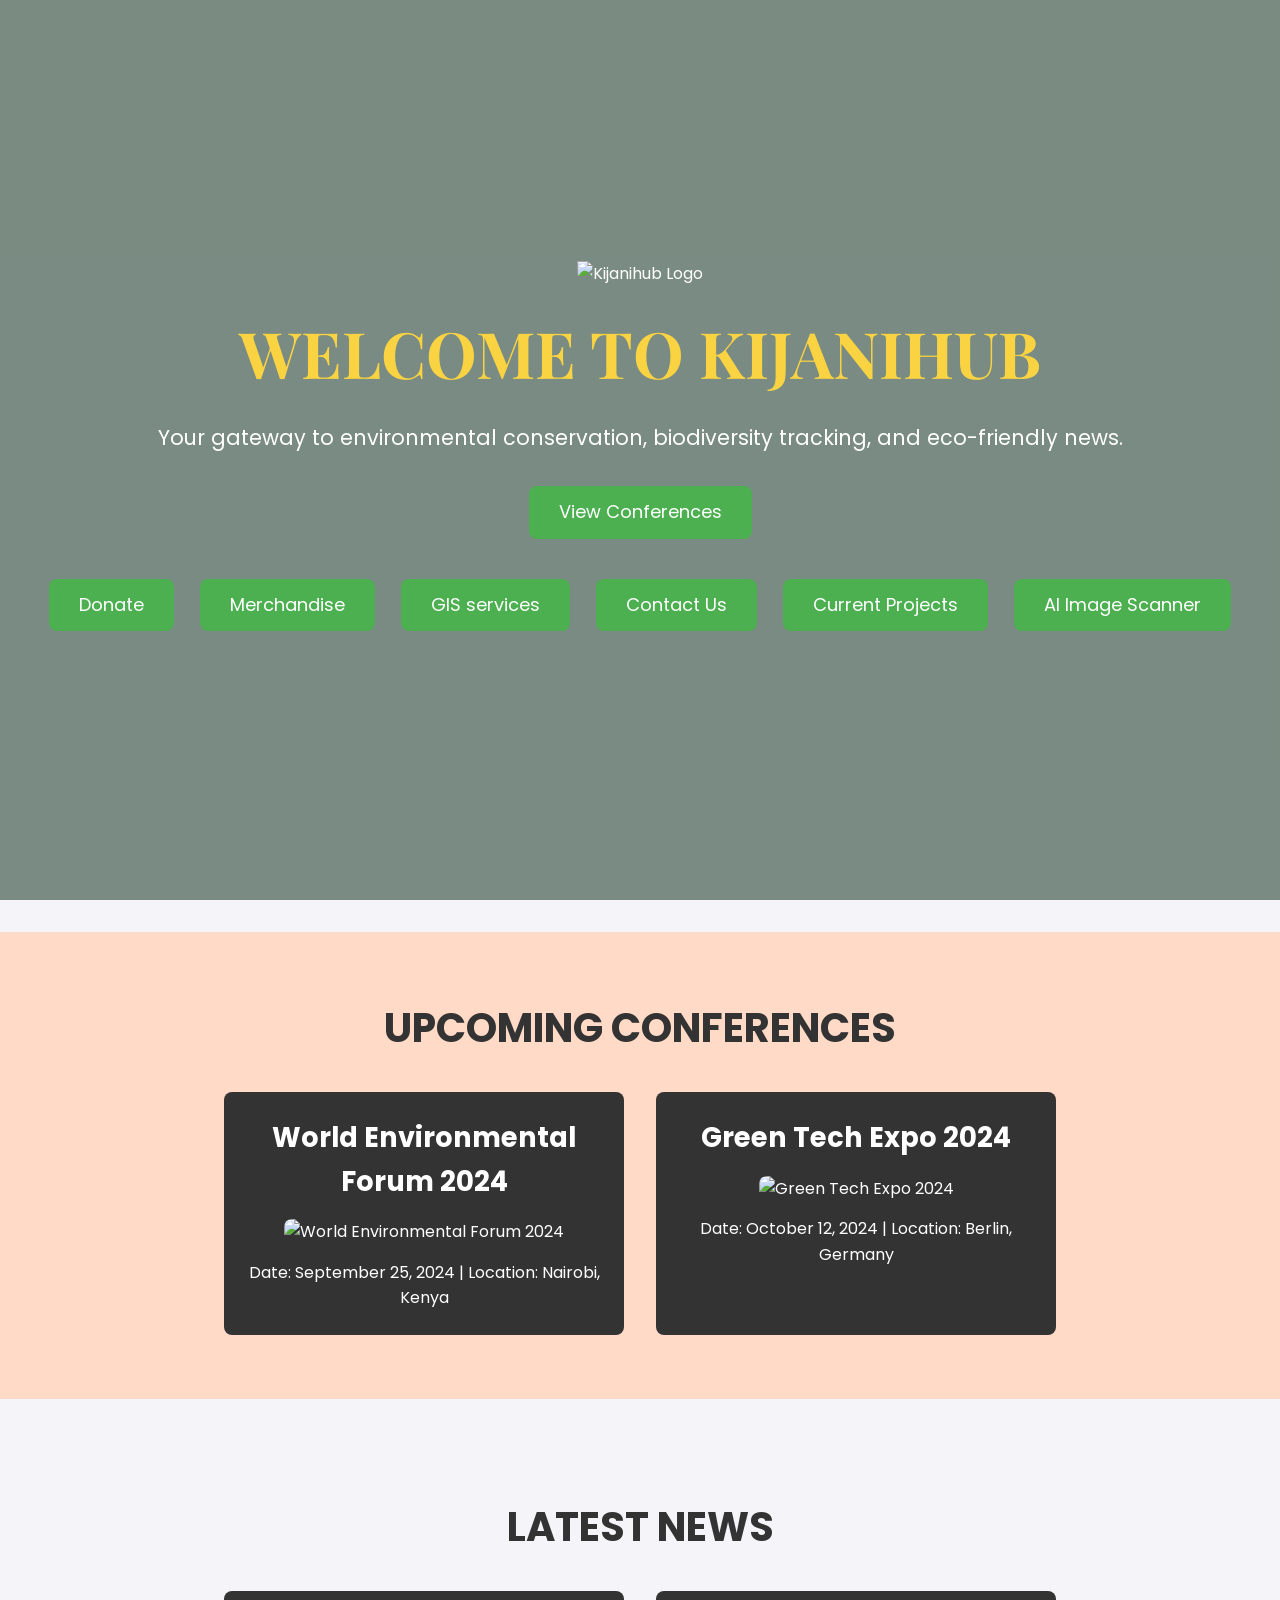
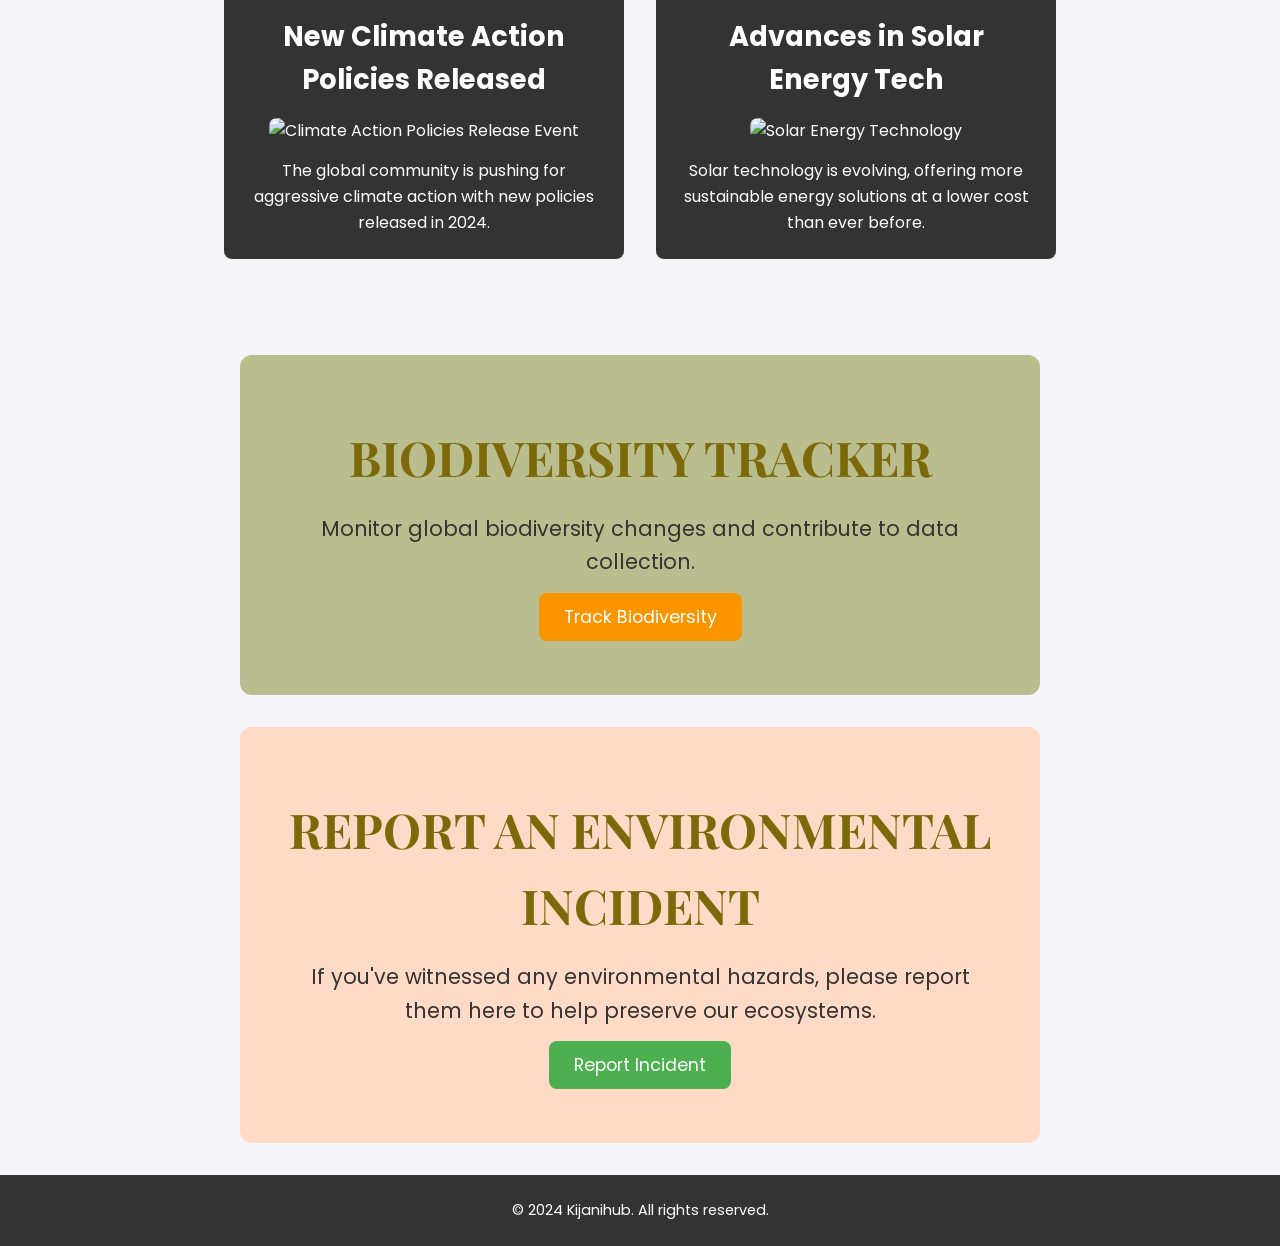
==== index.html @ 4eb0fe4b "First Commit" ====
<!DOCTYPE html>
<html lang="en">

<head>
    <meta charset="UTF-8">
    <meta name="viewport" content="width=device-width, initial-scale=1.0">
    <meta http-equiv="X-UA-Compatible" content="ie=edge">
    <title>Kijanihub - Environmental Website</title>
    <meta name="description" content="Kijanihub - Your gateway to environmental conservation, biodiversity tracking, and eco-friendly news.">
    <meta name="keywords" content="environment, conservation, biodiversity, eco-friendly, Kijanihub">
    <link rel="stylesheet" href="styles.css">
    <link href="https://fonts.googleapis.com/css2?family=Poppins:wght@400;600&family=Playfair+Display:wght@700&display=swap" rel="stylesheet">
</head>

       
    </style>
</head>

<body>

    <!-- Hero Section -->
    <section id="home" class="hero-section">
        <div class="logo">
            <img src="https://i.ibb.co/KLhv9w0/Kijani-Hub.jpg"  alt="Kijanihub Logo">
        </div>
        <h1>Welcome to Kijanihub</h1>
        <p>Your gateway to environmental conservation, biodiversity tracking, and eco-friendly news.</p>
        <a href="#conference-meetings" class="cta-button">View Conferences</a>
        
        <div class="hero-nav">
            <a href="donate.html" target="_blank" class="cta-button">Donate</a>
            <a href="merchendise.html" target="_blank" class="cta-button">Merchandise</a>
            <a href="GIS SERVICES.html" target="_blank" class="cta-button">GIS services</a>
            <a href="#">Contact Us</a>
            <a href="#">Current Projects</a>
            <a href="#">AI Image Scanner</a>
        </div>
    </section>

    <!-- Conference Meetings Section -->
    <section id="conference-meetings" class="section-background">
        <h2>Upcoming Conferences</h2>
        <div class="conference-list">
            <div class="conference-item">
                <h3>World Environmental Forum 2024</h3>
                <img src="https://i.ibb.co/4s2gcVq/Screenshot-2024-02-08-at-11-46-19.jpg" alt="World Environmental Forum 2024">
                <p>Date: September 25, 2024 | Location: Nairobi, Kenya</p>
            </div>
            <div class="conference-item">
                <h3>Green Tech Expo 2024</h3>
                <img src="https://i.ibb.co/1fp6shp/cropped-S-111411279.jpg" alt="Green Tech Expo 2024">
                <p>Date: October 12, 2024 | Location: Berlin, Germany</p>
            </div>
        </div>
    </section>

    <!-- News Section -->
    <section id="news">
        <h2>Latest News</h2>
        <div class="news-list">
            <div class="news-item">
                <h3>New Climate Action Policies Released</h3>
                <img src="https://i.ibb.co/wcmb0Js/DSC01733.jpg" alt="Climate Action Policies Release Event">
                <p>The global community is pushing for aggressive climate action with new policies released in 2024.</p>
            </div>
            <div class="news-item">
                <h3>Advances in Solar Energy Tech</h3>
                <img src="https://i.ibb.co/Msy9tKd/download.jpg" alt="Solar Energy Technology">
                <p>Solar technology is evolving, offering more sustainable energy solutions at a lower cost than ever before.</p>
            </div>
        </div>
    </section>

    <!-- Biodiversity Tracker Section -->
<section id="biodiversity-tracker">
    <h2>Biodiversity Tracker</h2>
    <p>Monitor global biodiversity changes and contribute to data collection.</p>
    <a href="https://forms.gle/snhxbjRUFzx4E7bM7" target="_blank" class="cta-button">Track Biodiversity</a>
</section>

<!-- Reporting Environmental Incidents Section -->
<section id="reporting-incidents">
    <h2>Report an Environmental Incident</h2>
    <p>If you've witnessed any environmental hazards, please report them here to help preserve our ecosystems.</p>
    <a href="https://forms.gle/JWf2Jecyd7TkKAXUA" target="_blank" class="cta-button">Report Incident</a>
</section>

    <!-- Footer -->
    <footer>
        <p>&copy; 2024 Kijanihub. All rights reserved.</p>
    </footer>
</body>

</html>
---- styles.css ----
/* Basic Reset */
* {
    margin: 0;
    padding: 0;
    box-sizing: border-box;
}

body {
    font-family: 'Poppins', sans-serif;
    line-height: 1.6;
    color: #333;
    background-color: #f4f4f9;
}

a {
    text-decoration: none;
    color: inherit;
}
 /* Basic Reset */
 * {
    margin: 0;
    padding: 0;
    box-sizing: border-box;
}

body {
    font-family: 'Poppins', sans-serif;
    line-height: 1.6;
    color: #333;
    background-color: #f4f4f9;
    overflow-x: hidden;
}

a {
    text-decoration: none;
    color: inherit;
}

/* Smooth Scroll */
html {
    scroll-behavior: smooth;
}

/* Hero Section with Parallax Effect */
.hero-section {
    background: url('https://i.ibb.co/Rz3Gx1C/Earth-rotation.gif') no-repeat center center/cover;
    height: 100vh;
    display: flex;
    flex-direction: column;
    justify-content: center;
    align-items: center;
    color: #fff;
    position: relative;
    text-align: center;
    z-index: 1;
}

.hero-section::before {
    content: '';
    position: absolute;
    top: 0;
    left: 0;
    width: 100%;
    height: 100%;
    background-color: rgba(1, 37, 12, 0.5);
    z-index: -1;
}

.hero-section .logo {
    margin-bottom: 1rem;
}

.hero-section .logo img {
    max-width: 180px;
}

.hero-section h1 {
    font-size: 4rem;
    font-family: 'Playfair Display', serif;
    text-transform: uppercase;
    color: #f9d342;
    margin-bottom: 1rem;
    animation: fadeInDown 2s ease-in-out;
}

.hero-section p {
    font-size: 1.3rem;
    margin-bottom: 1.5rem;
    animation: fadeInUp 2.5s ease-in-out;
}

.cta-button,
.hero-nav a {
    padding: 12px 30px;
    background-color: #4CAF50;
    color: white;
    font-size: 18px;
    border-radius: 8px;
    text-decoration: none;
    transition: background-color 0.3s ease;
    margin: 0.5rem;
}

.cta-button:hover,
.hero-nav a:hover {
    background-color: #388e3c;
}

/* Hero Navigation */
.hero-nav {
    display: flex;
    justify-content: center;
    flex-wrap: wrap;
    gap: 10px;
    margin-top: 1.5rem;
}

/* Keyframes */
@keyframes fadeInDown {
    0% {
        opacity: 0;
        transform: translateY(-50px);
    }

    100% {
        opacity: 1;
        transform: translateY(0);
    }
}

@keyframes fadeInUp {
    0% {
        opacity: 0;
        transform: translateY(50px);
    }

    100% {
        opacity: 1;
        transform: translateY(0);
    }
}

/* Section Styles */
section {
    padding: 4rem 2rem;
    text-align: center;
}

section h2 {
    font-size: 2.5rem;
    margin-bottom: 2rem;
    color: #333;
    text-transform: uppercase;
    position: relative;
    z-index: 1;
}

.section-background {
    background-color: #ffdac6;
    padding: 4rem 0;
}

.conference-list,
.news-list {
    display: flex;
    flex-wrap: wrap;
    justify-content: center;
    gap: 2rem;
}

.conference-item,
.news-item {
    background-color: #333;
    color: #fff;
    padding: 1.5rem;
    border-radius: 8px;
    width: 100%;
    max-width: 400px;
    transition: transform 0.3s ease, box-shadow 0.3s ease;
}

.conference-item:hover,
.news-item:hover {
    transform: translateY(-10px);
    box-shadow: 0 8px 20px rgba(0, 0, 0, 0.2);
}

.conference-item h3,
.news-item h3 {
    font-size: 1.7rem;
    margin-bottom: 1rem;
}

.conference-item img,
.news-item img {
    width: 100%;
    height: auto;
    border-radius: 8px;
    margin-bottom: 15px;
}

/* Section Buttons */
.section-btn {
    margin-top: 1rem;
    padding: 12px 30px;
    background-color: #fa9500;
    color: white;
    font-size: 18px;
    border-radius: 8px;
    text-decoration: none;
    transition: background-color 0.3s ease;
}

.section-btn:hover {
    background-color: #eb6424;
}

/* Footer */
footer {
    background-color: #333;
    color: white;
    padding: 1.5rem 0;
    text-align: center;
}

footer p {
    font-size: 0.9rem;
}

/* Responsive Adjustments */
@media (min-width: 768px) {
    .conference-list,
    .news-list {
        flex-direction: row;
    }

    .hero-section h1 {
        font-size: 5rem;
    }

    .cta-button {
        font-size: 20px;
    }
}
/* Hero Section */
.hero-section {
    background: url('https://i.ibb.co/Rz3Gx1C/Earth-rotation.gif') no-repeat center center/cover;
    height: 100vh;
    display: flex;
    flex-direction: column;
    justify-content: center;
    align-items: center;
    color: #fff;
    position: relative;
    text-align: center;
}

.hero-section .logo img {
    max-width: 180px;
}

.hero-section h1 {
    font-size: 4rem;
    color: #f9d342;
    margin-bottom: 1rem;
}

.cta-button {
    padding: 12px 30px;
    background-color: #4CAF50;
    color: white;
    font-size: 18px;
    border-radius: 8px;
    transition: background-color 0.3s ease;
    margin: 0.5rem;
}

.cta-button:hover {
    background-color: #388e3c;
}

/* Popup Overlay */
.popup-overlay {
    display: none;
    position: fixed;
    top: 0;
    left: 0;
    width: 100%;
    height: 100%;
    background-color: rgba(0, 0, 0, 0.7);
    z-index: 1000;
    justify-content: center;
    align-items: center;
}

/* Popup Content */
.popup-content {
    background-color: #ffdac6;
    color: #333;
    width: 90%;
    max-width: 400px;
    padding: 2rem;
    border-radius: 12px;
    text-align: center;
    animation: slideIn 0.4s ease-out;
}

.popup-buttons .consent-button {
    background-color: #fa9500;
    color: white;
    padding: 10px 20px;
    font-size: 1rem;
    border: none;
    border-radius: 8px;
    cursor: pointer;
    transition: background-color 0.3s ease;
}

.consent-button:hover {
    background-color: #eb6424;
}

@keyframes slideIn {
    from {
        transform: translateY(-50px);
        opacity: 0;
    }
    to {
        transform: translateY(0);
        opacity: 1;
    }
}

/* Biodiversity Tracker Section */
#biodiversity-tracker {
    background-color: #babd8d; /* Light olive */
    padding: 3rem 2rem;
    color: #333;
    text-align: center;
    border-radius: 12px;
    margin: 2rem auto;
    max-width: 800px;
}

#biodiversity-tracker h2 {
    font-size: 2.5rem;
    color: #7c6a0a; /* Darker olive */
    margin-bottom: 1rem;
    font-family: 'Playfair Display', serif;
}

#biodiversity-tracker p {
    font-size: 1.2rem;
    color: #333;
    margin-bottom: 1.5rem;
}

#biodiversity-tracker .cta-button {
    background-color: #fa9500; /* Orange */
    color: white;
    padding: 12px 25px;
    font-size: 1.1rem;
    border-radius: 8px;
    transition: background-color 0.3s ease;
}

#biodiversity-tracker .cta-button:hover {
    background-color: #eb6424; /* Darker orange */
}

/* Reporting Environmental Incidents Section */
#reporting-incidents {
    background-color: #ffdac6; /* Soft peach */
    padding: 3rem 2rem;
    color: #333;
    text-align: center;
    border-radius: 12px;
    margin: 2rem auto;
    max-width: 800px;
}

#reporting-incidents h2 {
    font-size: 2.5rem;
    color: #7c6a0a; /* Darker olive */
    margin-bottom: 1rem;
    font-family: 'Playfair Display', serif;
}

#reporting-incidents p {
    font-size: 1.2rem;
    color: #333;
    margin-bottom: 1.5rem;
}

#reporting-incidents .cta-button {
    background-color: #4CAF50; /* Green for environmental theme */
    color: white;
    padding: 12px 25px;
    font-size: 1.1rem;
    border-radius: 8px;
    transition: background-color 0.3s ease;
}

#reporting-incidents .cta-button:hover {
    background-color: #388e3c; /* Darker green */
}

/* Section Spacing and Alignment */
section {
    margin-bottom: 2rem;
}

/* Media Queries for Responsiveness */
@media (min-width: 768px) {
    #biodiversity-tracker, #reporting-incidents {
        padding: 4rem 3rem;
    }

    #biodiversity-tracker h2, #reporting-incidents h2 {
        font-size: 3rem;
    }

    #biodiversity-tracker p, #reporting-incidents p {
        font-size: 1.3rem;
    }
}
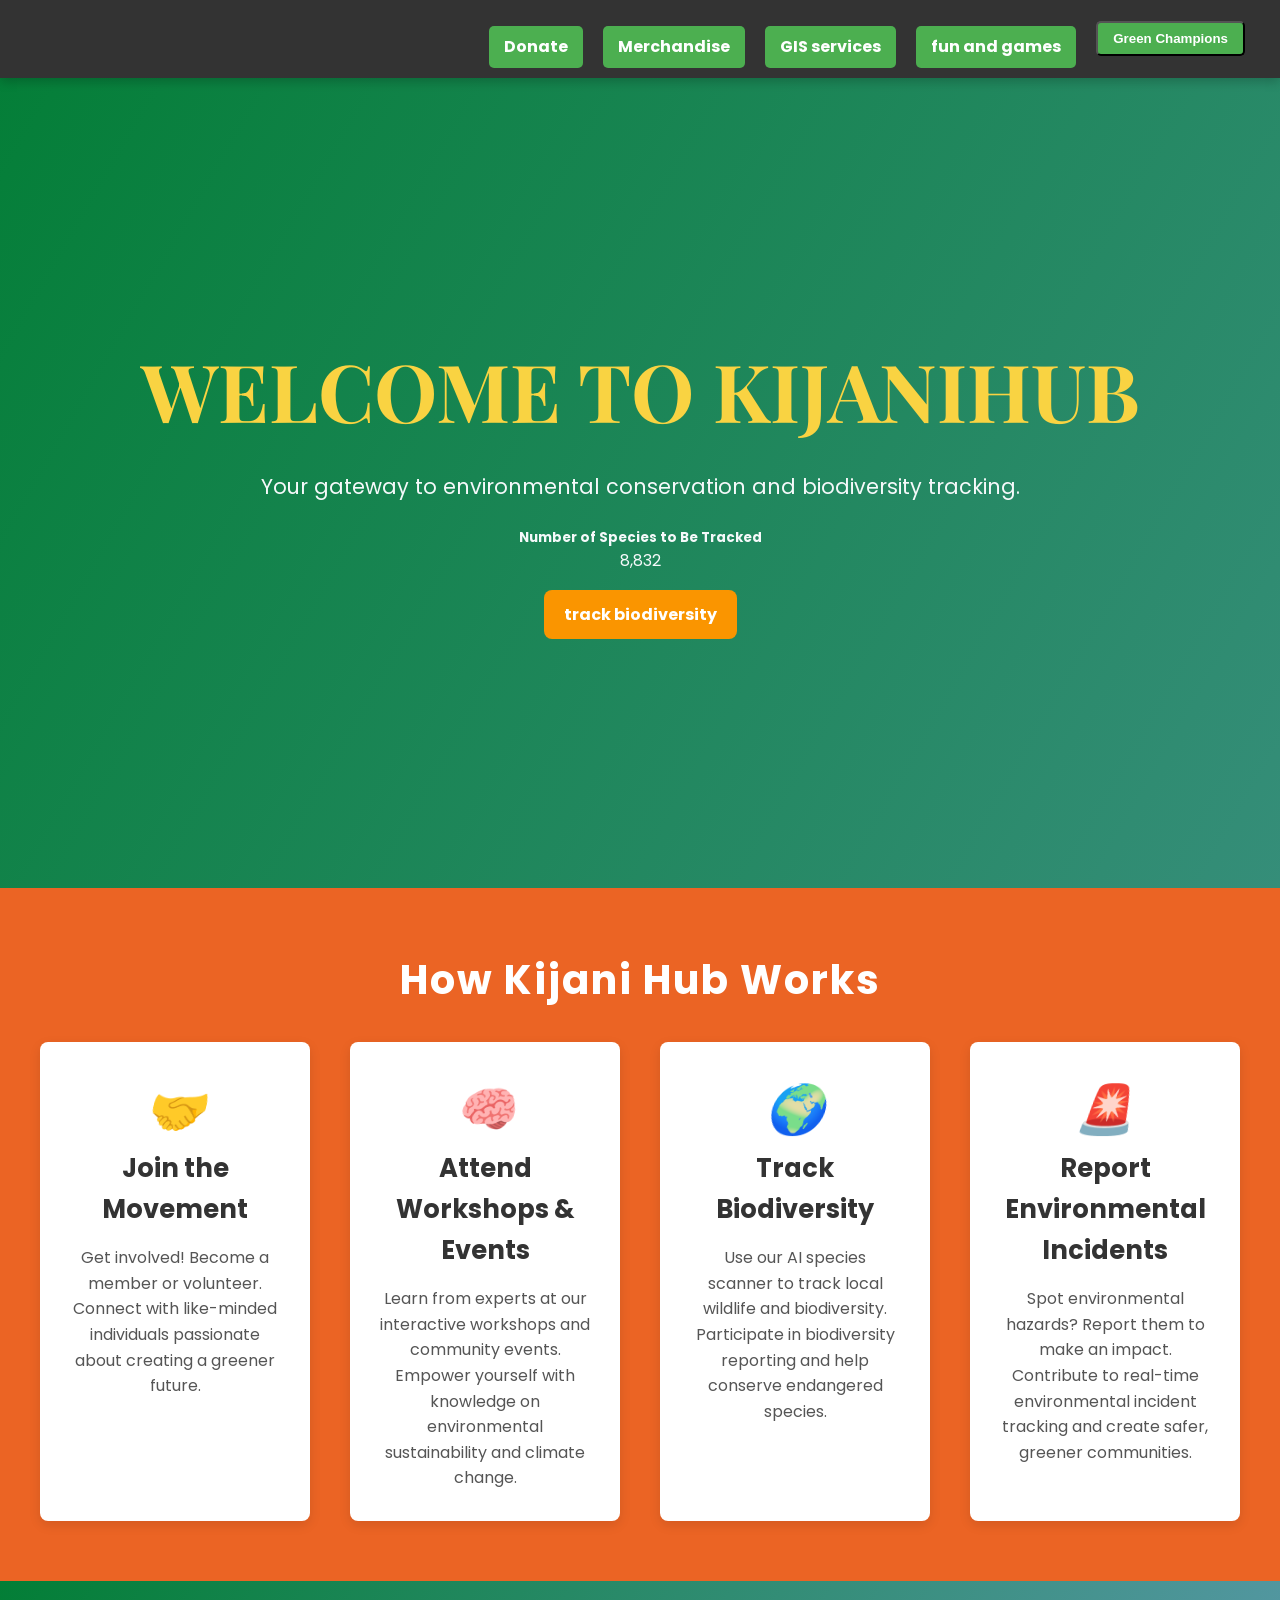
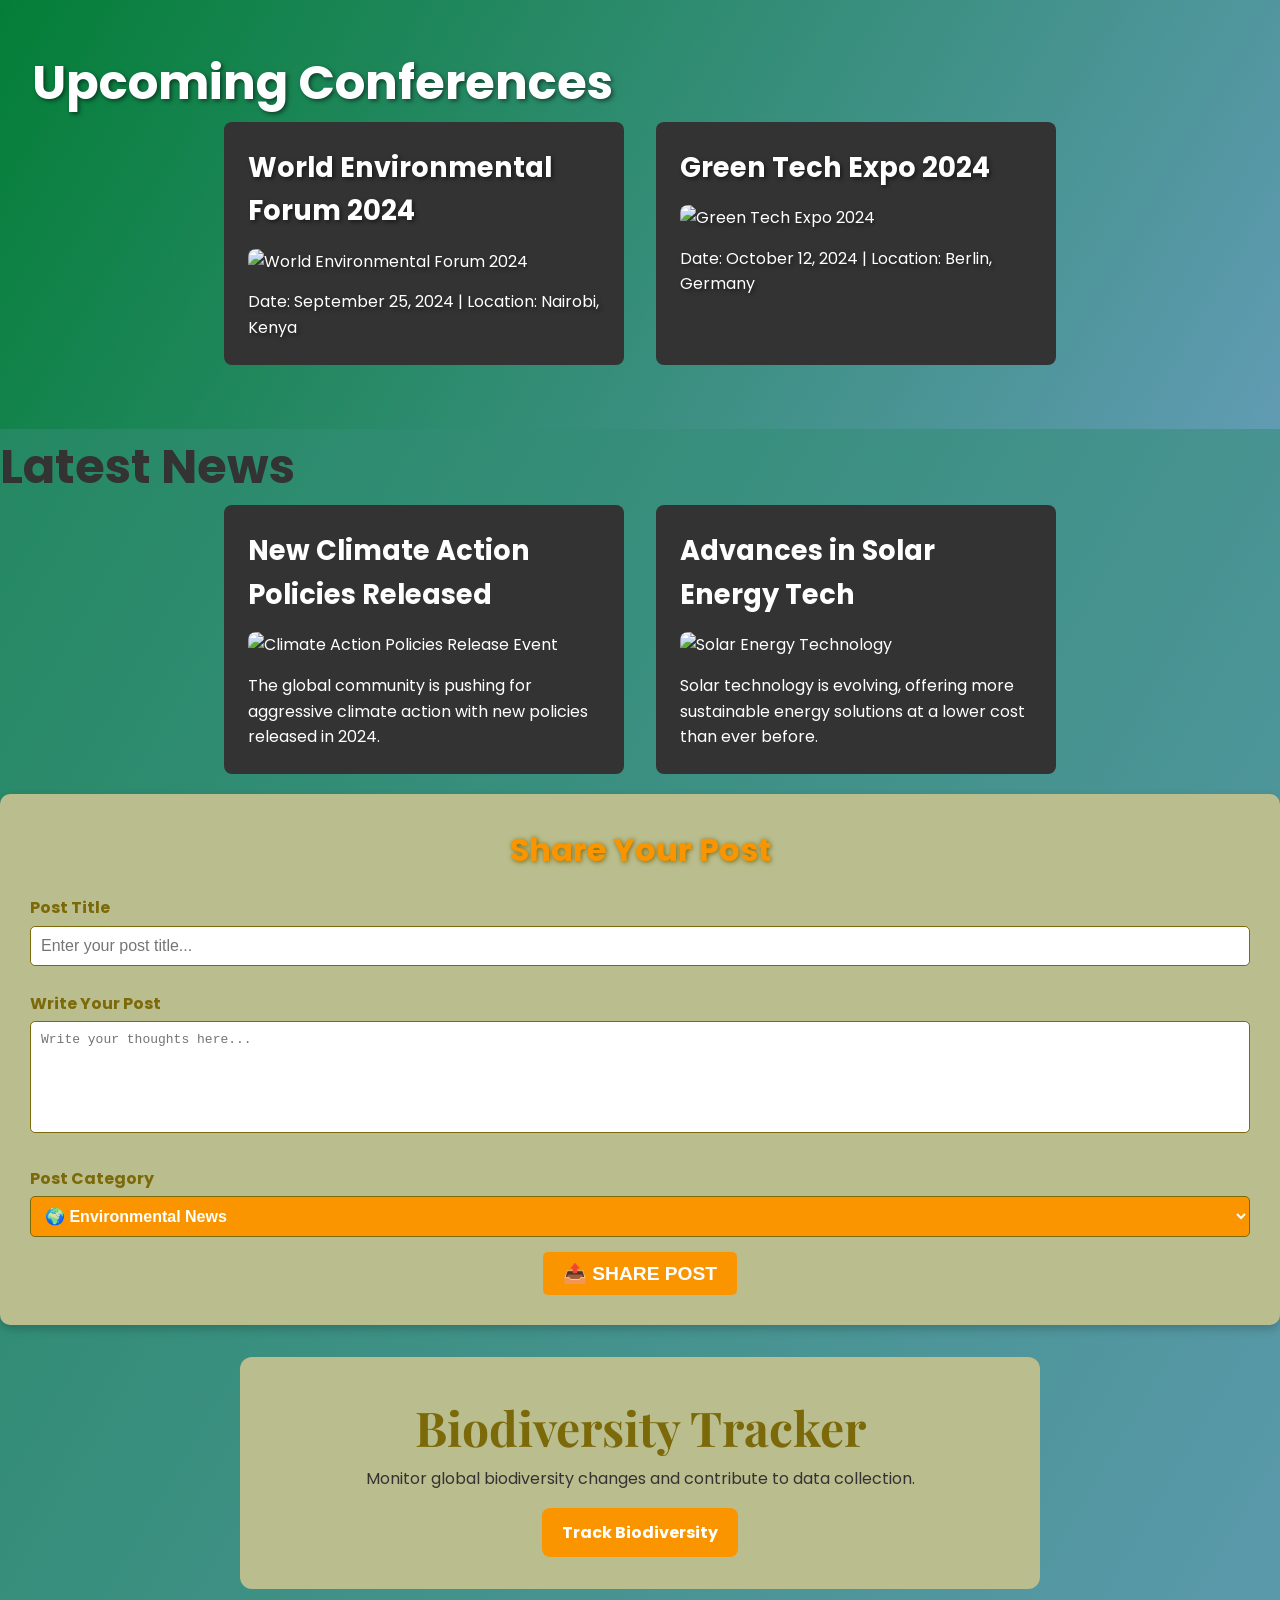
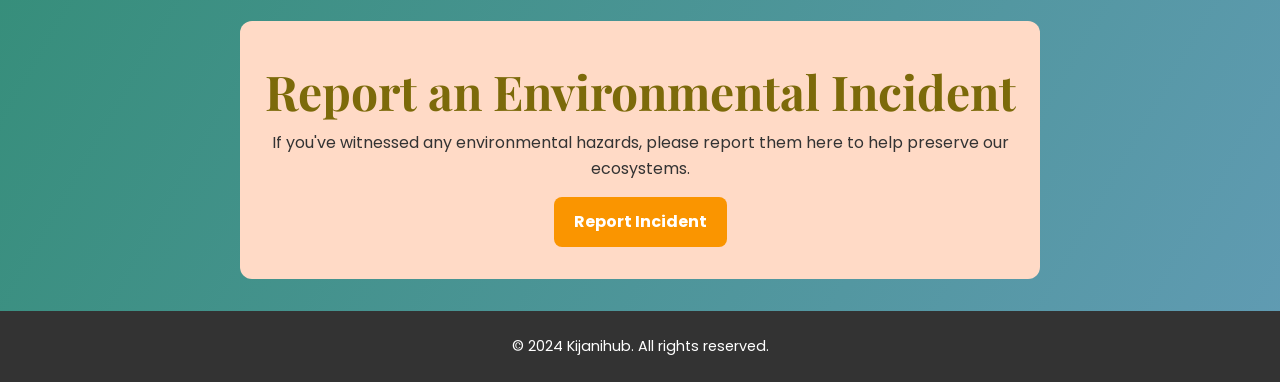
==== commit bab9a769: "Add files via upload" ====
--- a/index.html
+++ b/index.html
@@ -1,94 +1,389 @@
-<!DOCTYPE html>
-<html lang="en">
-
-<head>
-    <meta charset="UTF-8">
-    <meta name="viewport" content="width=device-width, initial-scale=1.0">
-    <meta http-equiv="X-UA-Compatible" content="ie=edge">
-    <title>Kijanihub - Environmental Website</title>
-    <meta name="description" content="Kijanihub - Your gateway to environmental conservation, biodiversity tracking, and eco-friendly news.">
-    <meta name="keywords" content="environment, conservation, biodiversity, eco-friendly, Kijanihub">
-    <link rel="stylesheet" href="styles.css">
-    <link href="https://fonts.googleapis.com/css2?family=Poppins:wght@400;600&family=Playfair+Display:wght@700&display=swap" rel="stylesheet">
-</head>
-
-       
-    </style>
-</head>
-
-<body>
-
-    <!-- Hero Section -->
-    <section id="home" class="hero-section">
-        <div class="logo">
-            <img src="https://i.ibb.co/KLhv9w0/Kijani-Hub.jpg"  alt="Kijanihub Logo">
-        </div>
-        <h1>Welcome to Kijanihub</h1>
-        <p>Your gateway to environmental conservation, biodiversity tracking, and eco-friendly news.</p>
-        <a href="#conference-meetings" class="cta-button">View Conferences</a>
-        
-        <div class="hero-nav">
-            <a href="donate.html" target="_blank" class="cta-button">Donate</a>
-            <a href="merchendise.html" target="_blank" class="cta-button">Merchandise</a>
-            <a href="GIS SERVICES.html" target="_blank" class="cta-button">GIS services</a>
-            <a href="#">Contact Us</a>
-            <a href="#">Current Projects</a>
-            <a href="#">AI Image Scanner</a>
-        </div>
-    </section>
-
-    <!-- Conference Meetings Section -->
-    <section id="conference-meetings" class="section-background">
-        <h2>Upcoming Conferences</h2>
-        <div class="conference-list">
-            <div class="conference-item">
-                <h3>World Environmental Forum 2024</h3>
-                <img src="https://i.ibb.co/4s2gcVq/Screenshot-2024-02-08-at-11-46-19.jpg" alt="World Environmental Forum 2024">
-                <p>Date: September 25, 2024 | Location: Nairobi, Kenya</p>
-            </div>
-            <div class="conference-item">
-                <h3>Green Tech Expo 2024</h3>
-                <img src="https://i.ibb.co/1fp6shp/cropped-S-111411279.jpg" alt="Green Tech Expo 2024">
-                <p>Date: October 12, 2024 | Location: Berlin, Germany</p>
-            </div>
-        </div>
-    </section>
-
-    <!-- News Section -->
-    <section id="news">
-        <h2>Latest News</h2>
-        <div class="news-list">
-            <div class="news-item">
-                <h3>New Climate Action Policies Released</h3>
-                <img src="https://i.ibb.co/wcmb0Js/DSC01733.jpg" alt="Climate Action Policies Release Event">
-                <p>The global community is pushing for aggressive climate action with new policies released in 2024.</p>
-            </div>
-            <div class="news-item">
-                <h3>Advances in Solar Energy Tech</h3>
-                <img src="https://i.ibb.co/Msy9tKd/download.jpg" alt="Solar Energy Technology">
-                <p>Solar technology is evolving, offering more sustainable energy solutions at a lower cost than ever before.</p>
-            </div>
-        </div>
-    </section>
-
-    <!-- Biodiversity Tracker Section -->
-<section id="biodiversity-tracker">
-    <h2>Biodiversity Tracker</h2>
-    <p>Monitor global biodiversity changes and contribute to data collection.</p>
-    <a href="https://forms.gle/snhxbjRUFzx4E7bM7" target="_blank" class="cta-button">Track Biodiversity</a>
-</section>
-
-<!-- Reporting Environmental Incidents Section -->
-<section id="reporting-incidents">
-    <h2>Report an Environmental Incident</h2>
-    <p>If you've witnessed any environmental hazards, please report them here to help preserve our ecosystems.</p>
-    <a href="https://forms.gle/JWf2Jecyd7TkKAXUA" target="_blank" class="cta-button">Report Incident</a>
-</section>
-
-    <!-- Footer -->
-    <footer>
-        <p>&copy; 2024 Kijanihub. All rights reserved.</p>
-    </footer>
-</body>
-
+<!DOCTYPE html>
+<html lang="en">
+
+<head>
+    <meta charset="UTF-8">
+    <meta name="viewport" content="width=device-width, initial-scale=1.0">
+    <meta http-equiv="X-UA-Compatible" content="ie=edge">
+    <title>Kijanihub - Environmental Website</title>
+    <meta name="description" content="Kijanihub - Your gateway to environmental conservation, biodiversity tracking, and eco-friendly news.">
+    <meta name="keywords" content="environment, conservation, biodiversity, eco-friendly, Kijanihub">
+    <link rel="stylesheet" href="styles.css">
+    <link href="https://fonts.googleapis.com/css2?family=Poppins:wght@400;600&family=Playfair+Display:wght@700&display=swap" rel="stylesheet">
+</head>
+
+<body>
+
+    <!-- Header Section -->
+    <header>
+        
+        </div>
+        <nav class="header-nav">
+            <a href="donate.html" target="_blank" class="cta-button">Donate</a>
+            <a href="merchendise.html" target="_blank" class="cta-button">Merchandise</a>
+            <a href="GIS SERVICES.html" target="_blank" class="cta-button">GIS services</a>
+            <a href="shark game.html" target="_blank" class="cta-button">fun and games</a>
+        
+            
+            <!-- Green Champions Dropdown -->
+            <div class="dropdown">
+                <button class="dropdown-btn">Green Champions</button>
+                <div class="dropdown-content">
+                    <a href="Green Champions Dashboard Page.html">Green Champions Dashboard</a>
+                    <a href="Climate Project Funding Tracker Page.html">Climate Project Funding Tracker</a>
+                    <a href="Village Barazas Digital Hub.html">Village Barazas Digital Hub</a>
+                    <a href="Public Participation Portal.html">Public Participation Portal</a>
+                </div>
+            </div>
+        </nav>
+    </header>
+
+   <!-- Hero Section -->
+   <section id="home" class="hero-section">
+    
+    <h1>Welcome to Kijanihub</h1>
+    <p>Your gateway to environmental conservation and biodiversity tracking.</p>
+    <div class="species-counter-wrapper">
+        <div class="species-counter"></div>
+        <h5>Number of Species to Be Tracked</h5>
+        <div class="counter" id="species-counter">0</div>
+    </div>
+    <a href="track biodiversity.html" class="cta-button">track biodiversity</a>
+</section>
+<script>
+    document.addEventListener('DOMContentLoaded', () => {
+        const counterElement = document.getElementById('species-counter');
+        let count = 0;
+        const target = 30000; // Target number
+        const duration = 5000; // Duration in milliseconds
+        const increment = Math.ceil(target / (duration / 16)); // Increment per frame
+
+        const updateCounter = () => {
+            count += increment;
+            if (count > target) count = target;
+            counterElement.textContent = count.toLocaleString(); // Format as a number with commas
+            if (count < target) {
+                requestAnimationFrame(updateCounter);
+            }
+        };
+
+        updateCounter();
+    });
+</script>
+
+<!DOCTYPE html>
+<html lang="en">
+<head>
+    <meta charset="UTF-8">
+    <meta name="viewport" content="width=device-width, initial-scale=1.0">
+    <title>How It Works - Kijani Hub</title>
+    <link href="https://fonts.googleapis.com/css2?family=Poppins:wght@300;400;600&display=swap" rel="stylesheet">
+    <style>
+        body {
+            font-family: 'Poppins', sans-serif;
+            margin: 0;
+            padding: 0;
+            background-color: #f9f9f9;
+            color: #333;
+        }
+
+        .how-it-works-section {
+            text-align: center;
+            padding: 60px 20px;
+            background-color: #eb6424;
+            color: #fff;
+        }
+
+        .how-it-works-section h2 {
+            font-size: 2.5em;
+            margin-bottom: 30px;
+            letter-spacing: 2px;
+        }
+
+        .how-it-works-grid {
+            display: grid;
+            grid-template-columns: repeat(auto-fit, minmax(250px, 1fr));
+            gap: 40px;
+            max-width: 1200px;
+            margin: 0 auto;
+        }
+
+        .how-it-works-item {
+            background-color: #fff;
+            border-radius: 8px;
+            box-shadow: 0 4px 12px rgba(0, 0, 0, 0.1);
+            padding: 30px;
+            text-align: center;
+            transition: transform 0.3s ease-in-out;
+        }
+
+        .how-it-works-item:hover {
+            transform: translateY(-10px);
+        }
+
+        .how-it-works-item i {
+            font-size: 3em;
+            margin-bottom: 15px;
+            color: #eb6424;
+            transition: color 0.3s ease;
+        }
+
+        .how-it-works-item h3 {
+            font-size: 1.6em;
+            margin-bottom: 15px;
+            color: #333;
+        }
+
+        .how-it-works-item p {
+            font-size: 1em;
+            color: #555;
+        }
+
+        .how-it-works-item:hover i {
+            color: #ffdac6;
+        }
+
+        .how-it-works-item:hover h3 {
+            color: #ffdac6;
+        }
+
+        .how-it-works-item:hover p {
+            color: #7c6a0a;
+        }
+
+    </style>
+</head>
+<body>
+
+    <div class="how-it-works-section">
+        <h2>How Kijani Hub Works</h2>
+        <div class="how-it-works-grid">
+
+            <!-- Join the Movement -->
+            <div class="how-it-works-item">
+                <i class="fas fa-handshake">🤝</i>
+                <h3>Join the Movement</h3>
+                <p>Get involved! Become a member or volunteer. Connect with like-minded individuals passionate about creating a greener future.</p>
+            </div>
+
+            
+
+            <!-- Attend Workshops -->
+            <div class="how-it-works-item">
+                <i class="fas fa-chalkboard-teacher">🧠</i>
+                <h3>Attend Workshops & Events</h3>
+                <p>Learn from experts at our interactive workshops and community events. Empower yourself with knowledge on environmental sustainability and climate change.</p>
+            </div>
+
+            <!-- Track Biodiversity -->
+            <div class="how-it-works-item">
+                <i class="fas fa-globe">🌍</i>
+                <h3>Track Biodiversity</h3>
+                <p>Use our AI species scanner to track local wildlife and biodiversity. Participate in biodiversity reporting and help conserve endangered species.</p>
+            </div>
+
+            <!-- Report Environmental Incidents -->
+            <div class="how-it-works-item">
+                <i class="fas fa-exclamation-triangle">🚨</i>
+                <h3>Report Environmental Incidents</h3>
+                <p>Spot environmental hazards? Report them to make an impact. Contribute to real-time environmental incident tracking and create safer, greener communities.</p>
+            </div>
+
+    
+            </div>
+        </div>
+    </div>
+
+    <!-- Adding FontAwesome Icons -->
+    <script src="https://kit.fontawesome.com/a076d05399.js"></script>
+
+</body>
+</html>
+
+
+<!-- Conference Meetings Section -->
+<section id="conference-meetings" class="section-background">
+    <h2>Upcoming Conferences</h2>
+    <div class="conference-list">
+        <div class="conference-item">
+            <h3>World Environmental Forum 2024</h3>
+            <img src="https://i.ibb.co/4s2gcVq/Screenshot-2024-02-08-at-11-46-19.jpg" alt="World Environmental Forum 2024">
+            <p>Date: September 25, 2024 | Location: Nairobi, Kenya</p>
+        </div>
+        <div class="conference-item">
+            <h3>Green Tech Expo 2024</h3>
+            <img src="https://i.ibb.co/1fp6shp/cropped-S-111411279.jpg" alt="Green Tech Expo 2024">
+            <p>Date: October 12, 2024 | Location: Berlin, Germany</p>
+        </div>
+    </div>
+</section>
+
+<!-- News Section -->
+<section id="news">
+    <h2>Latest News</h2>
+    <div class="news-list">
+        <div class="news-item">
+            <h3>New Climate Action Policies Released</h3>
+            <img src="https://i.ibb.co/wcmb0Js/DSC01733.jpg" alt="Climate Action Policies Release Event">
+            <p>The global community is pushing for aggressive climate action with new policies released in 2024.</p>
+        </div>
+        <div class="news-item">
+            <h3>Advances in Solar Energy Tech</h3>
+            <img src="https://i.ibb.co/Msy9tKd/download.jpg" alt="Solar Energy Technology">
+            <p>Solar technology is evolving, offering more sustainable energy solutions at a lower cost than ever before.</p>
+        </div>
+    </div>
+</section>
+
+
+<section id="share-post">
+    <h2 class="section-title"> Share Your Post</h2>
+    <form id="post-form" class="styled-form">
+        <label for="post-title">Post Title</label>
+        <input type="text" id="post-title" placeholder="Enter your post title..." required>
+
+        <label for="post-content">Write Your Post</label>
+        <textarea id="post-content" rows="6" placeholder="Write your thoughts here..." required></textarea>
+
+        <label for="post-category">Post Category</label>
+        <select id="post-category" required>
+            <option value="news">🌍 Environmental News</option>
+            <option value="stories">📖 Success Stories</option>
+            <option value="initiatives">💡 Eco-Initiatives</option>
+            <option value="opinions">🗣️ Expert Opinions</option>
+        </select>
+
+        <button type="submit" class="submit-btn">📤 Share Post</button>
+    </form>
+</section>
+
+<script>document.getElementById('post-form').addEventListener('submit', function (e) {
+    e.preventDefault();
+
+    const title = document.getElementById('post-title').value;
+    const content = document.getElementById('post-content').value;
+    const category = document.getElementById('post-category').value;
+
+    alert(`Your post titled "${title}" has been submitted under "${category}"!`);
+    
+    // Clear form
+    document.getElementById('post-form').reset();
+});
+</script>
+
+<!-- Biodiversity Tracker Section -->
+<section id="biodiversity-tracker">
+    <h2>Biodiversity Tracker</h2>
+    <p>Monitor global biodiversity changes and contribute to data collection.</p>
+    <a href="track biodiversity.html" target="_blank" class="cta-button">Track Biodiversity</a>
+</section>
+
+<!-- Reporting Environmental Incidents Section -->
+<section id="reporting-incidents">
+    <h2>Report an Environmental Incident</h2>
+    <p>If you've witnessed any environmental hazards, please report them here to help preserve our ecosystems.</p>
+    <a href="report incident.html" target="_blank" class="cta-button">Report Incident</a>
+</section>
+
+<!-- Footer -->
+<footer>
+    <p>&copy; 2024 Kijanihub. All rights reserved.</p>
+</footer>
+
+<style>
+    /* General Reset */
+    * {
+        margin: 0;
+        padding: 0;
+        box-sizing: border-box;
+    }
+
+    /* Header Styling */
+    header {
+        display: flex;
+        align-items: center;
+        justify-content: space-between;
+        padding: 10px 20px;
+        background-color: #333;
+    }
+
+    .header-logo img {
+        height: 50px;
+    }
+
+    .header-nav {
+        display: flex;
+        align-items: center;
+    }
+
+    .header-nav a,
+    .header-nav .cta-button,
+    .dropdown-btn {
+        color: #fff;
+        margin-right: 15px;
+        text-decoration: none;
+        font-weight: bold;
+        padding: 8px 15px;
+        background-color: #4CAF50;
+        border-radius: 5px;
+    }
+
+    .header-nav a:hover,
+    .dropdown-btn:hover {
+        background-color: #388e3c;
+    }
+
+    /* Dropdown Styling */
+    .dropdown {
+        position: relative;
+    }
+
+    .dropdown-content {
+        display: none;
+        position: absolute;
+        top: 100%;
+        background-color: #444;
+        min-width: 200px;
+        box-shadow: 0px 8px 16px rgba(0, 0, 0, 0.2);
+        border-radius: 5px;
+        overflow: hidden;
+    }
+
+    .dropdown:hover .dropdown-content {
+        display: block;
+    }
+
+    .dropdown-content a {
+        color: #fff;
+        padding: 10px;
+        display: block;
+        text-decoration: none;
+    }
+
+    /* Biodiversity & Report Incident Sections */
+    #biodiversity-tracker,
+    #reporting-incidents {
+        text-align: center;
+        padding: 2rem 1rem;
+        margin: 2rem auto;
+        max-width: 800px;
+    }
+
+    .cta-button {
+        display: inline-block;
+        margin-top: 1rem;
+        padding: 12px 20px;
+        font-size: 16px;
+        color: white;
+        background-color: #fa9500;
+        border-radius: 8px;
+        text-decoration: none;
+        transition: background-color 0.3s;
+    }
+
+    .cta-button:hover {
+        background-color: #eb6424;
+    }
+</style>
+</body>
 </html>
--- a/styles.css
+++ b/styles.css
@@ -1,426 +1,389 @@
-/* Basic Reset */
-* {
-    margin: 0;
-    padding: 0;
-    box-sizing: border-box;
-}
-
-body {
-    font-family: 'Poppins', sans-serif;
-    line-height: 1.6;
-    color: #333;
-    background-color: #f4f4f9;
-}
-
-a {
-    text-decoration: none;
-    color: inherit;
-}
- /* Basic Reset */
- * {
-    margin: 0;
-    padding: 0;
-    box-sizing: border-box;
-}
-
-body {
-    font-family: 'Poppins', sans-serif;
-    line-height: 1.6;
-    color: #333;
-    background-color: #f4f4f9;
-    overflow-x: hidden;
-}
-
-a {
-    text-decoration: none;
-    color: inherit;
-}
-
-/* Smooth Scroll */
-html {
-    scroll-behavior: smooth;
-}
-
-/* Hero Section with Parallax Effect */
-.hero-section {
-    background: url('https://i.ibb.co/Rz3Gx1C/Earth-rotation.gif') no-repeat center center/cover;
-    height: 100vh;
-    display: flex;
-    flex-direction: column;
-    justify-content: center;
-    align-items: center;
-    color: #fff;
-    position: relative;
-    text-align: center;
-    z-index: 1;
-}
-
-.hero-section::before {
-    content: '';
-    position: absolute;
-    top: 0;
-    left: 0;
-    width: 100%;
-    height: 100%;
-    background-color: rgba(1, 37, 12, 0.5);
-    z-index: -1;
-}
-
-.hero-section .logo {
-    margin-bottom: 1rem;
-}
-
-.hero-section .logo img {
-    max-width: 180px;
-}
-
-.hero-section h1 {
-    font-size: 4rem;
-    font-family: 'Playfair Display', serif;
-    text-transform: uppercase;
-    color: #f9d342;
-    margin-bottom: 1rem;
-    animation: fadeInDown 2s ease-in-out;
-}
-
-.hero-section p {
-    font-size: 1.3rem;
-    margin-bottom: 1.5rem;
-    animation: fadeInUp 2.5s ease-in-out;
-}
-
-.cta-button,
-.hero-nav a {
-    padding: 12px 30px;
-    background-color: #4CAF50;
-    color: white;
-    font-size: 18px;
-    border-radius: 8px;
-    text-decoration: none;
-    transition: background-color 0.3s ease;
-    margin: 0.5rem;
-}
-
-.cta-button:hover,
-.hero-nav a:hover {
-    background-color: #388e3c;
-}
-
-/* Hero Navigation */
-.hero-nav {
-    display: flex;
-    justify-content: center;
-    flex-wrap: wrap;
-    gap: 10px;
-    margin-top: 1.5rem;
-}
-
-/* Keyframes */
-@keyframes fadeInDown {
-    0% {
-        opacity: 0;
-        transform: translateY(-50px);
-    }
-
-    100% {
-        opacity: 1;
-        transform: translateY(0);
-    }
-}
-
-@keyframes fadeInUp {
-    0% {
-        opacity: 0;
-        transform: translateY(50px);
-    }
-
-    100% {
-        opacity: 1;
-        transform: translateY(0);
-    }
-}
-
-/* Section Styles */
-section {
-    padding: 4rem 2rem;
-    text-align: center;
-}
-
-section h2 {
-    font-size: 2.5rem;
-    margin-bottom: 2rem;
-    color: #333;
-    text-transform: uppercase;
-    position: relative;
-    z-index: 1;
-}
-
-.section-background {
-    background-color: #ffdac6;
-    padding: 4rem 0;
-}
-
-.conference-list,
-.news-list {
-    display: flex;
-    flex-wrap: wrap;
-    justify-content: center;
-    gap: 2rem;
-}
-
-.conference-item,
-.news-item {
-    background-color: #333;
-    color: #fff;
-    padding: 1.5rem;
-    border-radius: 8px;
-    width: 100%;
-    max-width: 400px;
-    transition: transform 0.3s ease, box-shadow 0.3s ease;
-}
-
-.conference-item:hover,
-.news-item:hover {
-    transform: translateY(-10px);
-    box-shadow: 0 8px 20px rgba(0, 0, 0, 0.2);
-}
-
-.conference-item h3,
-.news-item h3 {
-    font-size: 1.7rem;
-    margin-bottom: 1rem;
-}
-
-.conference-item img,
-.news-item img {
-    width: 100%;
-    height: auto;
-    border-radius: 8px;
-    margin-bottom: 15px;
-}
-
-/* Section Buttons */
-.section-btn {
-    margin-top: 1rem;
-    padding: 12px 30px;
-    background-color: #fa9500;
-    color: white;
-    font-size: 18px;
-    border-radius: 8px;
-    text-decoration: none;
-    transition: background-color 0.3s ease;
-}
-
-.section-btn:hover {
-    background-color: #eb6424;
-}
-
-/* Footer */
-footer {
-    background-color: #333;
-    color: white;
-    padding: 1.5rem 0;
-    text-align: center;
-}
-
-footer p {
-    font-size: 0.9rem;
-}
-
-/* Responsive Adjustments */
-@media (min-width: 768px) {
-    .conference-list,
-    .news-list {
-        flex-direction: row;
-    }
-
-    .hero-section h1 {
-        font-size: 5rem;
-    }
-
-    .cta-button {
-        font-size: 20px;
-    }
-}
-/* Hero Section */
-.hero-section {
-    background: url('https://i.ibb.co/Rz3Gx1C/Earth-rotation.gif') no-repeat center center/cover;
-    height: 100vh;
-    display: flex;
-    flex-direction: column;
-    justify-content: center;
-    align-items: center;
-    color: #fff;
-    position: relative;
-    text-align: center;
-}
-
-.hero-section .logo img {
-    max-width: 180px;
-}
-
-.hero-section h1 {
-    font-size: 4rem;
-    color: #f9d342;
-    margin-bottom: 1rem;
-}
-
-.cta-button {
-    padding: 12px 30px;
-    background-color: #4CAF50;
-    color: white;
-    font-size: 18px;
-    border-radius: 8px;
-    transition: background-color 0.3s ease;
-    margin: 0.5rem;
-}
-
-.cta-button:hover {
-    background-color: #388e3c;
-}
-
-/* Popup Overlay */
-.popup-overlay {
-    display: none;
-    position: fixed;
-    top: 0;
-    left: 0;
-    width: 100%;
-    height: 100%;
-    background-color: rgba(0, 0, 0, 0.7);
-    z-index: 1000;
-    justify-content: center;
-    align-items: center;
-}
-
-/* Popup Content */
-.popup-content {
-    background-color: #ffdac6;
-    color: #333;
-    width: 90%;
-    max-width: 400px;
-    padding: 2rem;
-    border-radius: 12px;
-    text-align: center;
-    animation: slideIn 0.4s ease-out;
-}
-
-.popup-buttons .consent-button {
-    background-color: #fa9500;
-    color: white;
-    padding: 10px 20px;
-    font-size: 1rem;
-    border: none;
-    border-radius: 8px;
-    cursor: pointer;
-    transition: background-color 0.3s ease;
-}
-
-.consent-button:hover {
-    background-color: #eb6424;
-}
-
-@keyframes slideIn {
-    from {
-        transform: translateY(-50px);
-        opacity: 0;
-    }
-    to {
-        transform: translateY(0);
-        opacity: 1;
-    }
-}
-
-/* Biodiversity Tracker Section */
-#biodiversity-tracker {
-    background-color: #babd8d; /* Light olive */
-    padding: 3rem 2rem;
-    color: #333;
-    text-align: center;
-    border-radius: 12px;
-    margin: 2rem auto;
-    max-width: 800px;
-}
-
-#biodiversity-tracker h2 {
-    font-size: 2.5rem;
-    color: #7c6a0a; /* Darker olive */
-    margin-bottom: 1rem;
-    font-family: 'Playfair Display', serif;
-}
-
-#biodiversity-tracker p {
-    font-size: 1.2rem;
-    color: #333;
-    margin-bottom: 1.5rem;
-}
-
-#biodiversity-tracker .cta-button {
-    background-color: #fa9500; /* Orange */
-    color: white;
-    padding: 12px 25px;
-    font-size: 1.1rem;
-    border-radius: 8px;
-    transition: background-color 0.3s ease;
-}
-
-#biodiversity-tracker .cta-button:hover {
-    background-color: #eb6424; /* Darker orange */
-}
-
-/* Reporting Environmental Incidents Section */
-#reporting-incidents {
-    background-color: #ffdac6; /* Soft peach */
-    padding: 3rem 2rem;
-    color: #333;
-    text-align: center;
-    border-radius: 12px;
-    margin: 2rem auto;
-    max-width: 800px;
-}
-
-#reporting-incidents h2 {
-    font-size: 2.5rem;
-    color: #7c6a0a; /* Darker olive */
-    margin-bottom: 1rem;
-    font-family: 'Playfair Display', serif;
-}
-
-#reporting-incidents p {
-    font-size: 1.2rem;
-    color: #333;
-    margin-bottom: 1.5rem;
-}
-
-#reporting-incidents .cta-button {
-    background-color: #4CAF50; /* Green for environmental theme */
-    color: white;
-    padding: 12px 25px;
-    font-size: 1.1rem;
-    border-radius: 8px;
-    transition: background-color 0.3s ease;
-}
-
-#reporting-incidents .cta-button:hover {
-    background-color: #388e3c; /* Darker green */
-}
-
-/* Section Spacing and Alignment */
-section {
-    margin-bottom: 2rem;
-}
-
-/* Media Queries for Responsiveness */
-@media (min-width: 768px) {
-    #biodiversity-tracker, #reporting-incidents {
-        padding: 4rem 3rem;
-    }
-
-    #biodiversity-tracker h2, #reporting-incidents h2 {
-        font-size: 3rem;
-    }
-
-    #biodiversity-tracker p, #reporting-incidents p {
-        font-size: 1.3rem;
-    }
-}
+/* General Reset */
+* {
+    margin: 0;
+    padding: 0;
+    box-sizing: border-box;
+}
+
+/* Body Styling */
+body {
+    font-family: 'Poppins', sans-serif;
+    line-height: 1.6;
+    background: linear-gradient(120deg, #037e36, #80a5dd, #ffa06a, #ffd453);
+    background-size: 400% 400%;
+    animation: gradientMove 10s ease infinite;
+    color: #333;
+}
+
+/* Header Section */
+header {
+    display: flex;
+    justify-content: flex-start;
+    align-items: center;
+    padding: 20px 40px;
+    background: #000701;
+    box-shadow: 0 4px 10px rgba(0, 0, 0, 0.2);
+}
+
+.header-nav {
+    display: flex;
+    margin-left: auto;
+    gap: 5px;
+}
+
+.header-nav a,
+.dropdown-btn {
+    text-decoration: none;
+    color: white;
+    font-weight: bold;
+    background-color: #4caf50;
+    padding: 10px 20px;
+    border-radius: 8px;
+    transition: background-color 0.3s ease;
+}
+
+.header-nav a:hover,
+.dropdown-btn:hover {
+    background-color: #388e3c;
+}
+
+/* Hero Section */
+.hero-section {
+    display: flex;
+    flex-direction: column;
+    align-items: center;
+    justify-content: center;
+    height: 90vh;
+    text-align: center;
+    color: rgb(245, 249, 250);
+    background: url('https://i.ibb.co/Rz3Gx1C/Earth-rotation.gif') no-repeat center center/cover;
+    position: relative;
+}
+
+/* Keyframes */
+@keyframes fadeInDown {
+    0% {
+        opacity: 0;
+        transform: translateY(-50px);
+    }
+
+    100% {
+        opacity: 1;
+        transform: translateY(0);
+    }
+}
+
+@keyframes fadeInUp {
+    0% {
+        opacity: 0;
+        transform: translateY(50px);
+    }
+
+    100% {
+        opacity: 1;
+        transform: translateY(0);
+    }
+}
+
+.hero-section img {
+    max-width: 300px;
+    height: auto;
+    margin-bottom: 20px;
+    filter: drop-shadow(0 4px 8px rgba(0, 0, 0, 0.5));
+}
+
+.hero-section h1 {
+    font-size: 4rem;
+    font-family: 'Playfair Display', serif;
+    text-transform: uppercase;
+    color: #f9d342;
+    margin-bottom: 1rem;
+    animation: fadeInDown 2s ease-in-out;
+}
+
+.hero-section p {
+    font-size: 1.3rem;
+    margin-bottom: 1.5rem;
+    animation: fadeInUp 2.5s ease-in-out;
+}
+
+.cta-button {
+    text-decoration: none;
+    background-color: #fa9500;
+    color: white;
+    padding: 12px 30px;
+    border-radius: 8px;
+    font-weight: bold;
+    transition: all 0.3s ease;
+}
+
+.cta-button:hover {
+    background-color: #eb6424;
+    transform: translateY(-3px);
+}
+
+/* Gradient Animation */
+@keyframes gradientMove {
+    0% { background-position: 0% 50%; }
+    50% { background-position: 100% 50%; }
+    100% { background-position: 0% 50%; }
+}
+
+
+.conference-list,
+.news-list {
+    display: flex;
+    flex-wrap: wrap;
+    justify-content: center;
+    gap: 2rem;
+}
+
+.conference-item,
+.news-item {
+    background-color: #333;
+    color: #fff;
+    padding: 1.5rem;
+    border-radius: 8px;
+    width: 100%;
+    max-width: 400px;
+    transition: transform 0.3s ease, box-shadow 0.3s ease;
+}
+
+.conference-item:hover,
+.news-item:hover {
+    transform: translateY(-10px);
+    box-shadow: 0 8px 20px rgba(0, 0, 0, 0.2);
+}
+
+.conference-item h3,
+.news-item h3 {
+    font-size: 1.7rem;
+    margin-bottom: 1rem;
+}
+
+.conference-item img,
+.news-item img {
+    width: 100%;
+    height: auto;
+    border-radius: 8px;
+    margin-bottom: 15px;
+}
+
+/* General Styling */
+body {
+    font-family: "Arial", sans-serif;
+    background-color: #ffdac6;
+    color: #7c6a0a;
+    margin: 0;
+    padding: 0;
+}
+
+.section-title {
+    text-align: center;
+    font-size: 2em;
+    margin-bottom: 20px;
+    color: #fa9500;
+    text-shadow: 1px 1px 5px #7c6a0a;
+}
+
+/* Share Your Post Form Styling */
+#share-post {
+    background: #babd8d;
+    padding: 30px;
+    border-radius: 10px;
+    width: 100%;
+    margin: 20px auto;
+    box-shadow: 0px 4px 10px rgba(0, 0, 0, 0.2);
+}
+
+.styled-form label {
+    display: block;
+    font-weight: bold;
+    margin: 10px 0 5px;
+    color: #7c6a0a;
+}
+
+.styled-form input[type="text"],
+.styled-form textarea,
+.styled-form select {
+    width: 100%;
+    padding: 10px;
+    margin-bottom: 15px;
+    border: 1px solid #7c6a0a;
+    border-radius: 5px;
+    font-size: 1em;
+}
+
+.styled-form textarea {
+    resize: none;
+}
+
+.styled-form select {
+    background-color: #fa9500;
+    color: white;
+    font-weight: bold;
+}
+
+.styled-form .submit-btn {
+    display: block;
+    background-color: #fa9500;
+    color: white;
+    font-size: 1.2em;
+    font-weight: bold;
+    text-transform: uppercase;
+    padding: 10px 20px;
+    margin: 0 auto;
+    border: none;
+    border-radius: 5px;
+    cursor: pointer;
+    transition: background-color 0.3s ease;
+}
+
+.styled-form .submit-btn:hover {
+    background-color: #eb6424;
+}
+
+/* Section Backgrounds */
+.section-background { background: linear-gradient(120deg, #037e36, #80a5dd, #ffa06a, #ffd453);
+    background-size: 400% 400%;
+    animation: gradientMove 10s ease infinite;
+    padding: 4rem 2rem;
+    color: #fff;
+    text-shadow: 2px 2px 4px rgba(0, 0, 0, 0.5);
+    background-color: 
+    padding: 4rem 2rem;
+}
+
+
+
+/* Section Buttons */
+.section-btn {
+    margin-top: 1rem;
+    padding: 12px 30px;
+    background: linear-gradient(120deg, #037e36, #80a5dd, #ffa06a, #ffd453);
+    background-size: 400% 400%;
+    animation: gradientMove 10s ease infinite;
+    padding: 4rem 2rem;
+    color: #fff;
+    text-shadow: 2px 2px 4px rgba(0, 0, 0, 0.5);
+}
+
+.section-btn:hover {
+    background-color: #388e3c;
+}
+
+/* Special Sections */
+#biodiversity-tracker {
+    background-color: #babd8d;
+    padding: 3rem 2rem;
+    color: #333;
+    border-radius: 12px;
+    text-align: center;
+    margin: 2rem auto;
+    max-width: 800px;
+}
+
+#biodiversity-tracker h2,
+#reporting-incidents h2 {
+    color: #7c6a0a;
+    font-family: 'Playfair Display', serif;
+}
+
+#reporting-incidents {
+    background-color: #ffdac6;
+    padding: 3rem 2rem;
+    color: #333;
+    border-radius: 12px;
+    text-align: center;
+    margin: 2rem auto;
+    max-width: 800px;
+}
+
+#biodiversity-tracker .cta-button,
+#reporting-incidents .cta-button {
+    background-color: #fa9500;
+}
+
+#biodiversity-tracker .cta-button:hover,
+#reporting-incidents .cta-button:hover {
+    background-color: #eb6424;
+}
+/* Responsive Adjustments */
+@media (min-width: 768px) {
+    .hero-section h1 {
+        font-size: 5rem;
+    }
+
+    .cta-button {
+        font-size: 20px;
+    }
+
+    #biodiversity-tracker,
+    #reporting-incidents {
+        padding: 4rem 3rem;
+    }
+
+    section h2 {
+        font-size: 3rem;
+    }
+}
+@media (max-width: 768px) {
+    .header-nav {
+        display: none;
+        flex-direction: column;
+    }
+
+    .menu-toggle {
+        display: block;
+        background: none;
+        border: none;
+        font-size: 1.5rem;
+        color: white;
+        cursor: pointer;
+    }
+
+    .menu-toggle.open + .header-nav {
+        display: flex;
+    }
+}
+
+@media (max-width: 768px) {
+    .header-nav {
+        justify-content: flex-start; /* Aligned buttons to the left */
+    }
+
+    .header-nav .cta-button,
+    .header-nav a,
+    .dropdown-btn {
+        margin-left: 10px;
+    }
+
+    .dropdown-content {
+        min-width: 160px;
+    }
+
+    .hero-section h1 {
+        font-size: 3rem;
+    }
+
+    .conference-item,
+    .news-item {
+        width: 100%;
+        max-width: 350px;
+    }
+}
+@media (max-width: 768px) {
+    footer {
+        text-align: center;
+    }
+}
+
+/* Footer */
+footer {
+    background-color: #333;
+    color: white;
+    padding: 1.5rem 0;
+    text-align: center;
+    font-size: 0.9rem;
+}
+
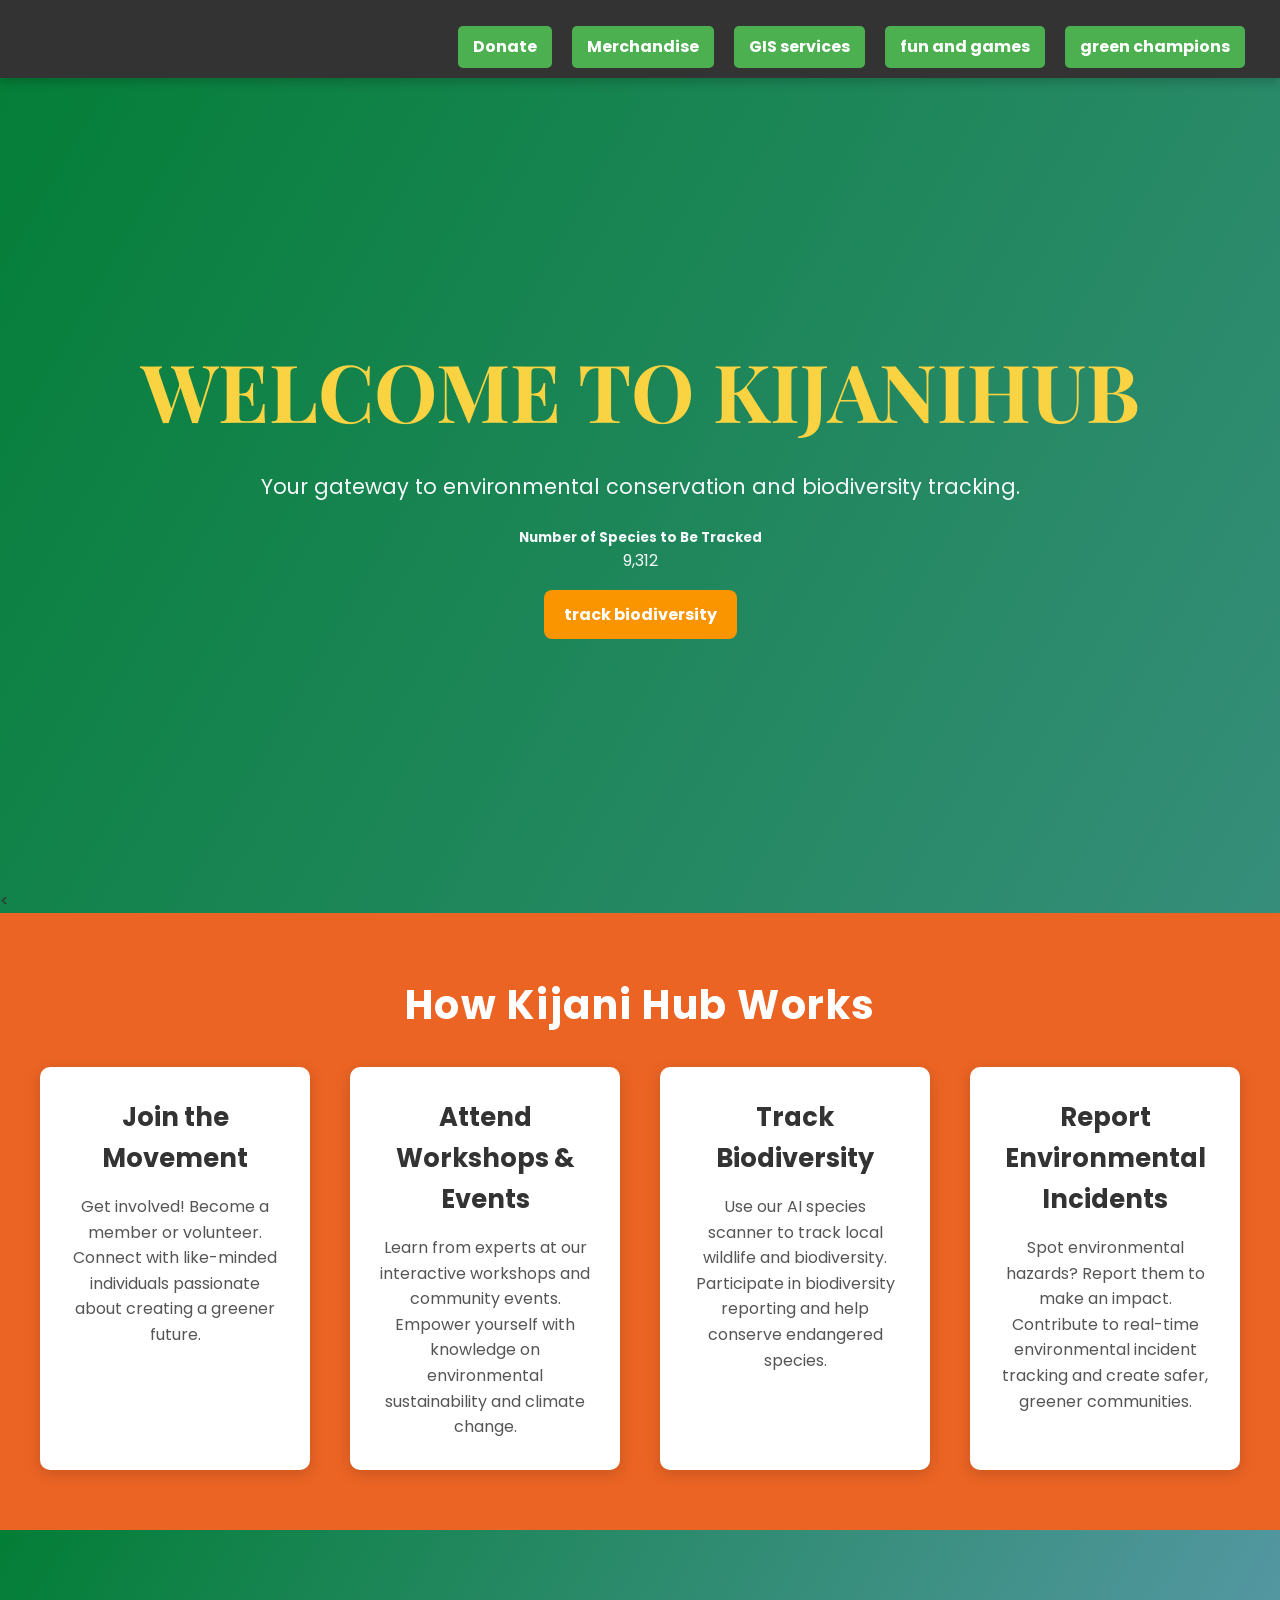
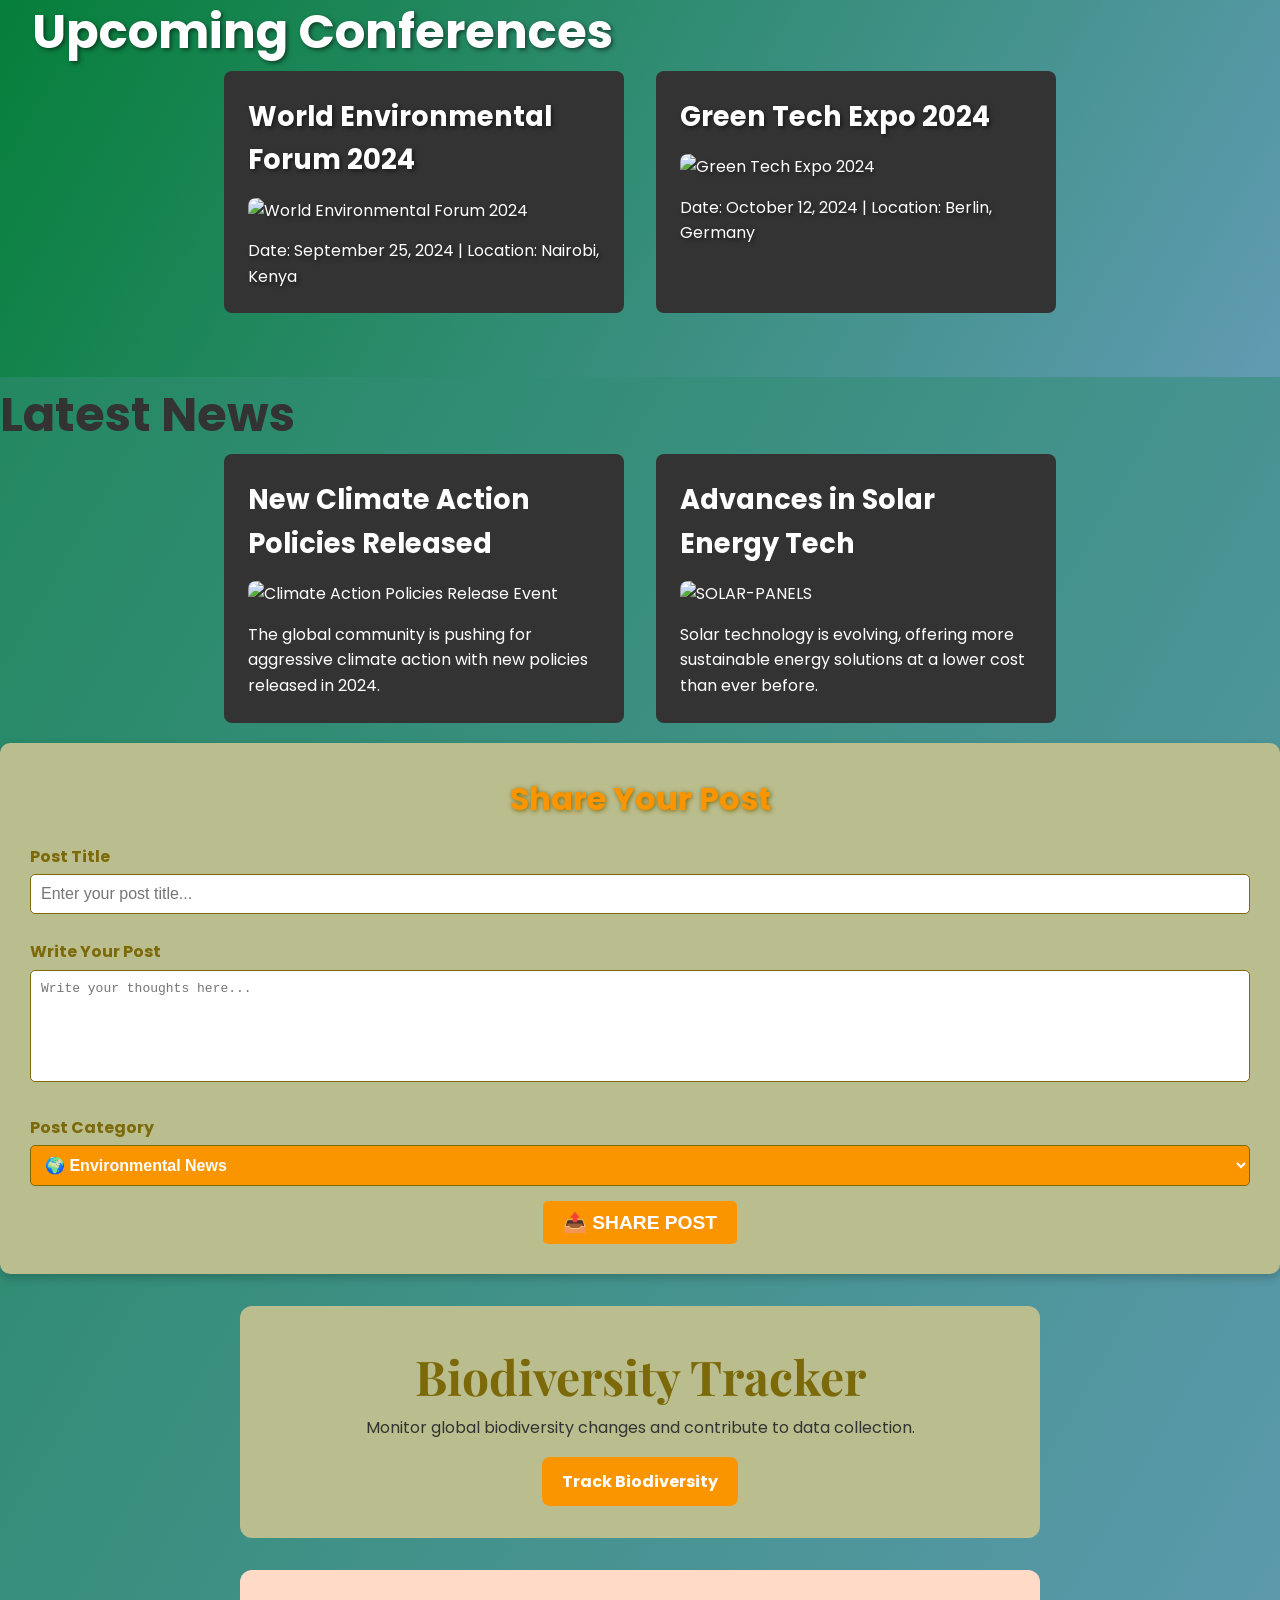
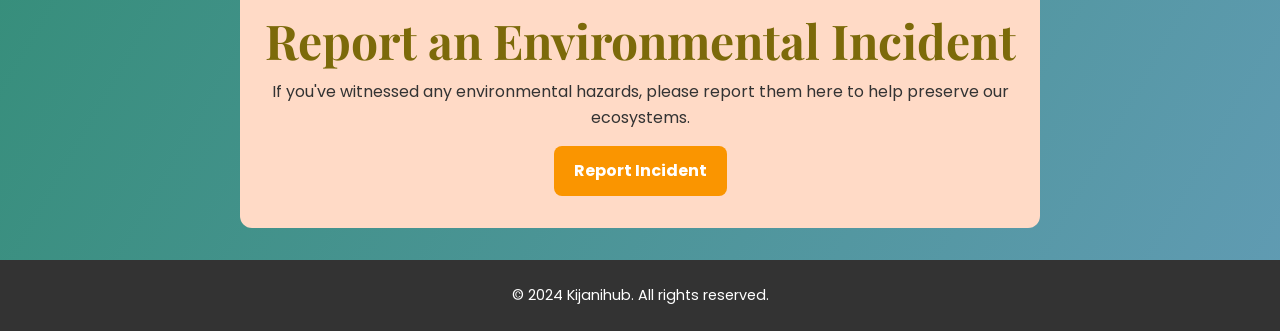
==== commit 4c1ec709: "Add files via upload" ====
--- a/index.html
+++ b/index.html
@@ -14,29 +14,28 @@
 
 <body>
 
-    <!-- Header Section -->
+    <!DOCTYPE html>
+<html lang="en">
+<head>
+    <meta charset="UTF-8">
+    <meta name="viewport" content="width=device-width, initial-scale=1.0">
+    <title>Stylish Header</title>
+    <link rel="stylesheet" href="style.css">
+</head>
+<body>
     <header>
-        
-        </div>
         <nav class="header-nav">
             <a href="donate.html" target="_blank" class="cta-button">Donate</a>
             <a href="merchendise.html" target="_blank" class="cta-button">Merchandise</a>
             <a href="GIS SERVICES.html" target="_blank" class="cta-button">GIS services</a>
             <a href="shark game.html" target="_blank" class="cta-button">fun and games</a>
-        
+            <a href="Green Champions Dashboard Page.html" target="_blank" class="cta-button">green champions</a>
             
-            <!-- Green Champions Dropdown -->
-            <div class="dropdown">
-                <button class="dropdown-btn">Green Champions</button>
-                <div class="dropdown-content">
-                    <a href="Green Champions Dashboard Page.html">Green Champions Dashboard</a>
-                    <a href="Climate Project Funding Tracker Page.html">Climate Project Funding Tracker</a>
-                    <a href="Village Barazas Digital Hub.html">Village Barazas Digital Hub</a>
-                    <a href="Public Participation Portal.html">Public Participation Portal</a>
-                </div>
-            </div>
         </nav>
     </header>
+    <script src="script.js"></script>
+</body>
+</html>
 
    <!-- Hero Section -->
    <section id="home" class="hero-section">
@@ -71,7 +70,7 @@
     });
 </script>
 
-<!DOCTYPE html>
+<<!DOCTYPE html>
 <html lang="en">
 <head>
     <meta charset="UTF-8">
@@ -97,7 +96,7 @@
         .how-it-works-section h2 {
             font-size: 2.5em;
             margin-bottom: 30px;
-            letter-spacing: 2px;
+            letter-spacing: 1.5px;
         }
 
         .how-it-works-grid {
@@ -110,15 +109,16 @@
 
         .how-it-works-item {
             background-color: #fff;
-            border-radius: 8px;
-            box-shadow: 0 4px 12px rgba(0, 0, 0, 0.1);
+            border-radius: 10px;
+            box-shadow: 0 4px 15px rgba(0, 0, 0, 0.15);
             padding: 30px;
             text-align: center;
-            transition: transform 0.3s ease-in-out;
+            transition: transform 0.3s ease, box-shadow 0.3s ease;
         }
 
         .how-it-works-item:hover {
             transform: translateY(-10px);
+            box-shadow: 0 8px 20px rgba(0, 0, 0, 0.2);
         }
 
         .how-it-works-item i {
@@ -137,6 +137,7 @@
         .how-it-works-item p {
             font-size: 1em;
             color: #555;
+            line-height: 1.6;
         }
 
         .how-it-works-item:hover i {
@@ -144,13 +145,12 @@
         }
 
         .how-it-works-item:hover h3 {
-            color: #ffdac6;
+            color: #eb6424;
         }
 
         .how-it-works-item:hover p {
-            color: #7c6a0a;
-        }
-
+            color: #666;
+        }
     </style>
 </head>
 <body>
@@ -161,44 +161,40 @@
 
             <!-- Join the Movement -->
             <div class="how-it-works-item">
-                <i class="fas fa-handshake">🤝</i>
+                <i class="fas fa-handshake"></i>
                 <h3>Join the Movement</h3>
                 <p>Get involved! Become a member or volunteer. Connect with like-minded individuals passionate about creating a greener future.</p>
             </div>
 
-            
-
             <!-- Attend Workshops -->
             <div class="how-it-works-item">
-                <i class="fas fa-chalkboard-teacher">🧠</i>
+                <i class="fas fa-chalkboard-teacher"></i>
                 <h3>Attend Workshops & Events</h3>
                 <p>Learn from experts at our interactive workshops and community events. Empower yourself with knowledge on environmental sustainability and climate change.</p>
             </div>
 
             <!-- Track Biodiversity -->
             <div class="how-it-works-item">
-                <i class="fas fa-globe">🌍</i>
+                <i class="fas fa-leaf"></i>
                 <h3>Track Biodiversity</h3>
                 <p>Use our AI species scanner to track local wildlife and biodiversity. Participate in biodiversity reporting and help conserve endangered species.</p>
             </div>
 
             <!-- Report Environmental Incidents -->
             <div class="how-it-works-item">
-                <i class="fas fa-exclamation-triangle">🚨</i>
+                <i class="fas fa-exclamation-triangle"></i>
                 <h3>Report Environmental Incidents</h3>
                 <p>Spot environmental hazards? Report them to make an impact. Contribute to real-time environmental incident tracking and create safer, greener communities.</p>
             </div>
 
-    
-            </div>
         </div>
     </div>
 
-    <!-- Adding FontAwesome Icons -->
-    <script src="https://kit.fontawesome.com/a076d05399.js"></script>
-
+    <!-- FontAwesome Script -->
+    <script src="https://kit.fontawesome.com/a076d05399.js" crossorigin="anonymous"></script>
 </body>
 </html>
+
 
 
 <!-- Conference Meetings Section -->
@@ -229,7 +225,7 @@
         </div>
         <div class="news-item">
             <h3>Advances in Solar Energy Tech</h3>
-            <img src="https://i.ibb.co/Msy9tKd/download.jpg" alt="Solar Energy Technology">
+           <img src="https://i.ibb.co/wh39mDM/SOLAR-PANELS.jpg" alt="SOLAR-PANELS">
             <p>Solar technology is evolving, offering more sustainable energy solutions at a lower cost than ever before.</p>
         </div>
     </div>
--- a/styles.css
+++ b/styles.css
@@ -36,18 +36,21 @@
     text-decoration: none;
     color: white;
     font-weight: bold;
-    background-color: #4caf50;
+    background-color: #eff4ef;
     padding: 10px 20px;
     border-radius: 8px;
     transition: background-color 0.3s ease;
 }
 
 .header-nav a:hover,
-.dropdown-btn:hover {
-    background-color: #388e3c;
-}
+.dropdown-btn:hover 
 
 /* Hero Section */
+.hero-section {
+    position: relative;
+    z-index: 1; /* Lower than dropdown */
+}
+
 .hero-section {
     display: flex;
     flex-direction: column;
@@ -253,7 +256,6 @@
     background-color: 
     padding: 4rem 2rem;
 }
-
 
 
 /* Section Buttons */
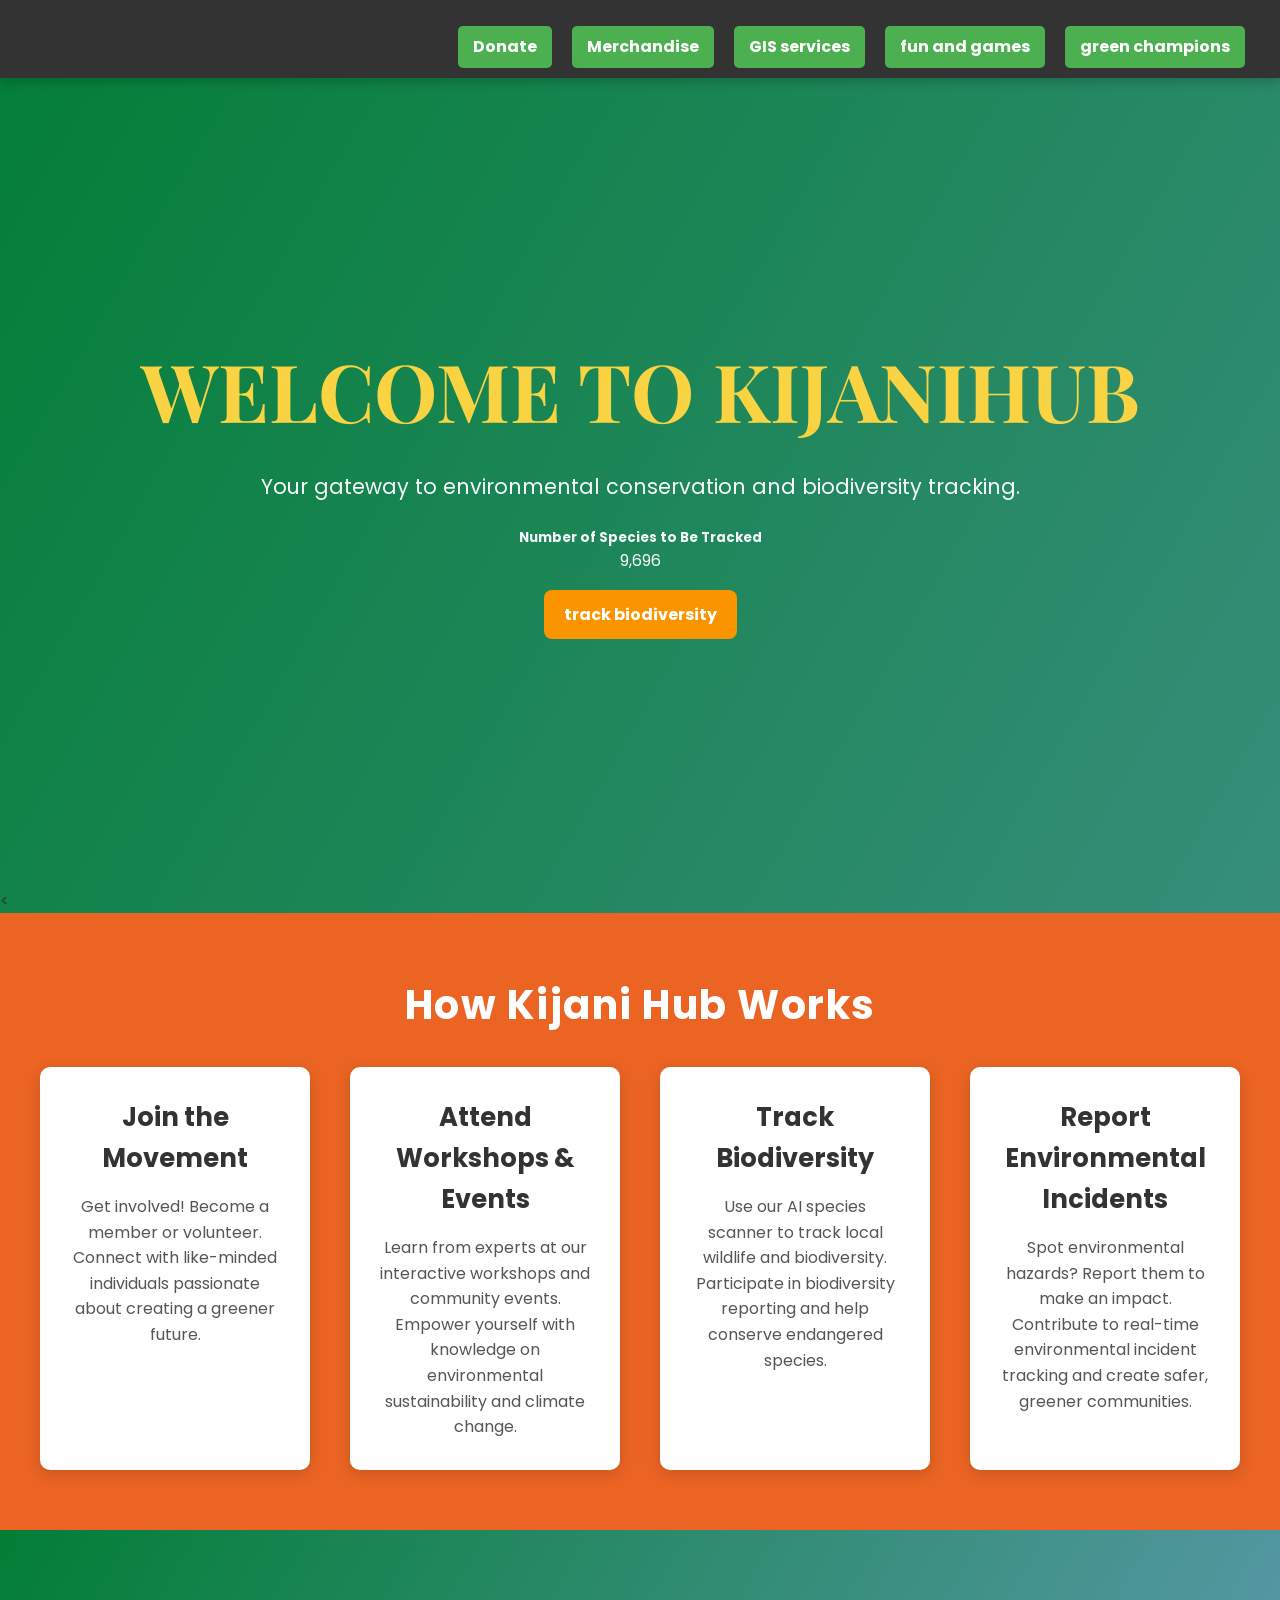
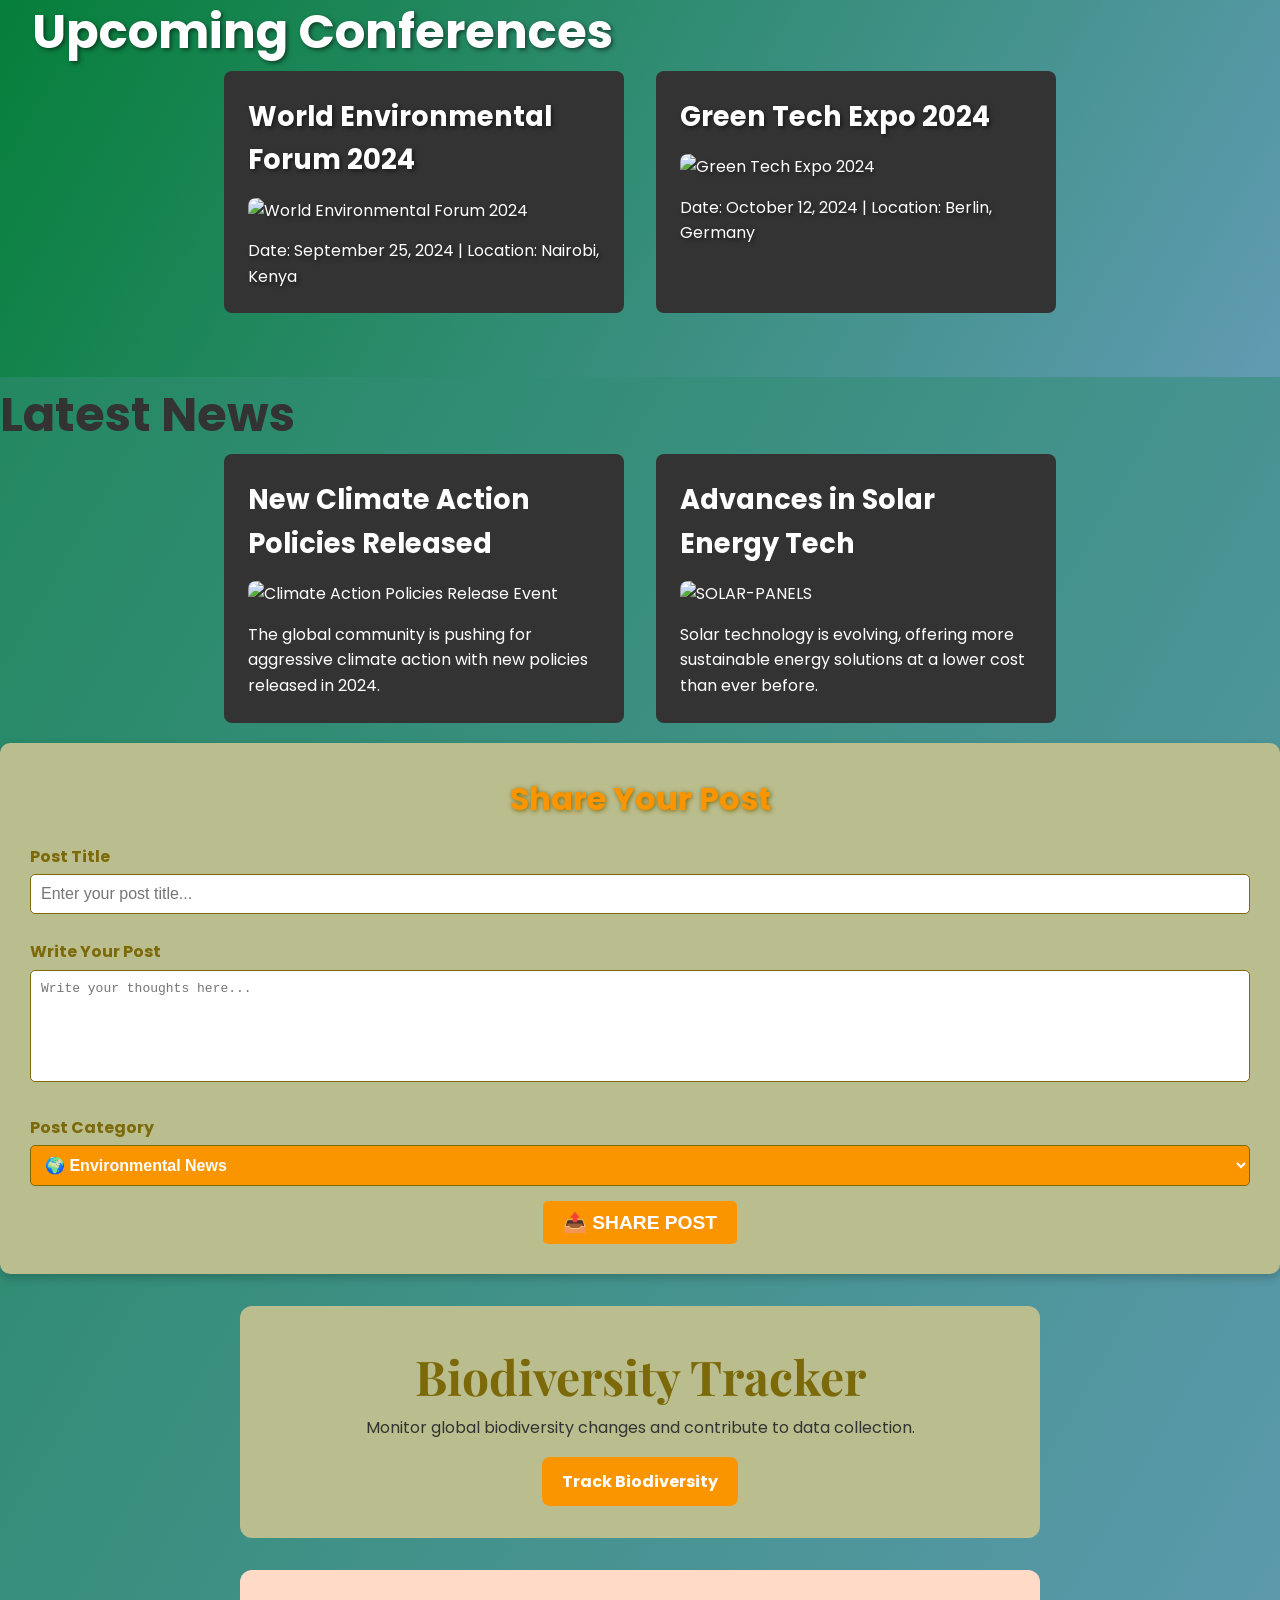
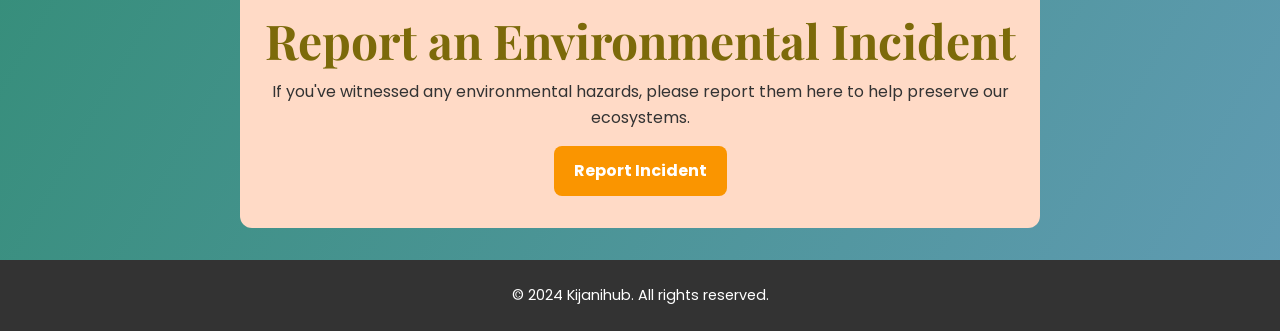
==== commit 40d0b425: "Merge branch 'master' of https://github.com/bigboyGT/kijani-hub" ====
--- a/index.html
+++ b/index.html
@@ -1,385 +1,385 @@
-<!DOCTYPE html>
-<html lang="en">
-
-<head>
-    <meta charset="UTF-8">
-    <meta name="viewport" content="width=device-width, initial-scale=1.0">
-    <meta http-equiv="X-UA-Compatible" content="ie=edge">
-    <title>Kijanihub - Environmental Website</title>
-    <meta name="description" content="Kijanihub - Your gateway to environmental conservation, biodiversity tracking, and eco-friendly news.">
-    <meta name="keywords" content="environment, conservation, biodiversity, eco-friendly, Kijanihub">
-    <link rel="stylesheet" href="styles.css">
-    <link href="https://fonts.googleapis.com/css2?family=Poppins:wght@400;600&family=Playfair+Display:wght@700&display=swap" rel="stylesheet">
-</head>
-
-<body>
-
-    <!DOCTYPE html>
-<html lang="en">
-<head>
-    <meta charset="UTF-8">
-    <meta name="viewport" content="width=device-width, initial-scale=1.0">
-    <title>Stylish Header</title>
-    <link rel="stylesheet" href="style.css">
-</head>
-<body>
-    <header>
-        <nav class="header-nav">
-            <a href="donate.html" target="_blank" class="cta-button">Donate</a>
-            <a href="merchendise.html" target="_blank" class="cta-button">Merchandise</a>
-            <a href="GIS SERVICES.html" target="_blank" class="cta-button">GIS services</a>
-            <a href="shark game.html" target="_blank" class="cta-button">fun and games</a>
-            <a href="Green Champions Dashboard Page.html" target="_blank" class="cta-button">green champions</a>
-            
-        </nav>
-    </header>
-    <script src="script.js"></script>
-</body>
-</html>
-
-   <!-- Hero Section -->
-   <section id="home" class="hero-section">
-    
-    <h1>Welcome to Kijanihub</h1>
-    <p>Your gateway to environmental conservation and biodiversity tracking.</p>
-    <div class="species-counter-wrapper">
-        <div class="species-counter"></div>
-        <h5>Number of Species to Be Tracked</h5>
-        <div class="counter" id="species-counter">0</div>
-    </div>
-    <a href="track biodiversity.html" class="cta-button">track biodiversity</a>
-</section>
-<script>
-    document.addEventListener('DOMContentLoaded', () => {
-        const counterElement = document.getElementById('species-counter');
-        let count = 0;
-        const target = 30000; // Target number
-        const duration = 5000; // Duration in milliseconds
-        const increment = Math.ceil(target / (duration / 16)); // Increment per frame
-
-        const updateCounter = () => {
-            count += increment;
-            if (count > target) count = target;
-            counterElement.textContent = count.toLocaleString(); // Format as a number with commas
-            if (count < target) {
-                requestAnimationFrame(updateCounter);
-            }
-        };
-
-        updateCounter();
-    });
-</script>
-
-<<!DOCTYPE html>
-<html lang="en">
-<head>
-    <meta charset="UTF-8">
-    <meta name="viewport" content="width=device-width, initial-scale=1.0">
-    <title>How It Works - Kijani Hub</title>
-    <link href="https://fonts.googleapis.com/css2?family=Poppins:wght@300;400;600&display=swap" rel="stylesheet">
-    <style>
-        body {
-            font-family: 'Poppins', sans-serif;
-            margin: 0;
-            padding: 0;
-            background-color: #f9f9f9;
-            color: #333;
-        }
-
-        .how-it-works-section {
-            text-align: center;
-            padding: 60px 20px;
-            background-color: #eb6424;
-            color: #fff;
-        }
-
-        .how-it-works-section h2 {
-            font-size: 2.5em;
-            margin-bottom: 30px;
-            letter-spacing: 1.5px;
-        }
-
-        .how-it-works-grid {
-            display: grid;
-            grid-template-columns: repeat(auto-fit, minmax(250px, 1fr));
-            gap: 40px;
-            max-width: 1200px;
-            margin: 0 auto;
-        }
-
-        .how-it-works-item {
-            background-color: #fff;
-            border-radius: 10px;
-            box-shadow: 0 4px 15px rgba(0, 0, 0, 0.15);
-            padding: 30px;
-            text-align: center;
-            transition: transform 0.3s ease, box-shadow 0.3s ease;
-        }
-
-        .how-it-works-item:hover {
-            transform: translateY(-10px);
-            box-shadow: 0 8px 20px rgba(0, 0, 0, 0.2);
-        }
-
-        .how-it-works-item i {
-            font-size: 3em;
-            margin-bottom: 15px;
-            color: #eb6424;
-            transition: color 0.3s ease;
-        }
-
-        .how-it-works-item h3 {
-            font-size: 1.6em;
-            margin-bottom: 15px;
-            color: #333;
-        }
-
-        .how-it-works-item p {
-            font-size: 1em;
-            color: #555;
-            line-height: 1.6;
-        }
-
-        .how-it-works-item:hover i {
-            color: #ffdac6;
-        }
-
-        .how-it-works-item:hover h3 {
-            color: #eb6424;
-        }
-
-        .how-it-works-item:hover p {
-            color: #666;
-        }
-    </style>
-</head>
-<body>
-
-    <div class="how-it-works-section">
-        <h2>How Kijani Hub Works</h2>
-        <div class="how-it-works-grid">
-
-            <!-- Join the Movement -->
-            <div class="how-it-works-item">
-                <i class="fas fa-handshake"></i>
-                <h3>Join the Movement</h3>
-                <p>Get involved! Become a member or volunteer. Connect with like-minded individuals passionate about creating a greener future.</p>
-            </div>
-
-            <!-- Attend Workshops -->
-            <div class="how-it-works-item">
-                <i class="fas fa-chalkboard-teacher"></i>
-                <h3>Attend Workshops & Events</h3>
-                <p>Learn from experts at our interactive workshops and community events. Empower yourself with knowledge on environmental sustainability and climate change.</p>
-            </div>
-
-            <!-- Track Biodiversity -->
-            <div class="how-it-works-item">
-                <i class="fas fa-leaf"></i>
-                <h3>Track Biodiversity</h3>
-                <p>Use our AI species scanner to track local wildlife and biodiversity. Participate in biodiversity reporting and help conserve endangered species.</p>
-            </div>
-
-            <!-- Report Environmental Incidents -->
-            <div class="how-it-works-item">
-                <i class="fas fa-exclamation-triangle"></i>
-                <h3>Report Environmental Incidents</h3>
-                <p>Spot environmental hazards? Report them to make an impact. Contribute to real-time environmental incident tracking and create safer, greener communities.</p>
-            </div>
-
-        </div>
-    </div>
-
-    <!-- FontAwesome Script -->
-    <script src="https://kit.fontawesome.com/a076d05399.js" crossorigin="anonymous"></script>
-</body>
-</html>
-
-
-
-<!-- Conference Meetings Section -->
-<section id="conference-meetings" class="section-background">
-    <h2>Upcoming Conferences</h2>
-    <div class="conference-list">
-        <div class="conference-item">
-            <h3>World Environmental Forum 2024</h3>
-            <img src="https://i.ibb.co/4s2gcVq/Screenshot-2024-02-08-at-11-46-19.jpg" alt="World Environmental Forum 2024">
-            <p>Date: September 25, 2024 | Location: Nairobi, Kenya</p>
-        </div>
-        <div class="conference-item">
-            <h3>Green Tech Expo 2024</h3>
-            <img src="https://i.ibb.co/1fp6shp/cropped-S-111411279.jpg" alt="Green Tech Expo 2024">
-            <p>Date: October 12, 2024 | Location: Berlin, Germany</p>
-        </div>
-    </div>
-</section>
-
-<!-- News Section -->
-<section id="news">
-    <h2>Latest News</h2>
-    <div class="news-list">
-        <div class="news-item">
-            <h3>New Climate Action Policies Released</h3>
-            <img src="https://i.ibb.co/wcmb0Js/DSC01733.jpg" alt="Climate Action Policies Release Event">
-            <p>The global community is pushing for aggressive climate action with new policies released in 2024.</p>
-        </div>
-        <div class="news-item">
-            <h3>Advances in Solar Energy Tech</h3>
-           <img src="https://i.ibb.co/wh39mDM/SOLAR-PANELS.jpg" alt="SOLAR-PANELS">
-            <p>Solar technology is evolving, offering more sustainable energy solutions at a lower cost than ever before.</p>
-        </div>
-    </div>
-</section>
-
-
-<section id="share-post">
-    <h2 class="section-title"> Share Your Post</h2>
-    <form id="post-form" class="styled-form">
-        <label for="post-title">Post Title</label>
-        <input type="text" id="post-title" placeholder="Enter your post title..." required>
-
-        <label for="post-content">Write Your Post</label>
-        <textarea id="post-content" rows="6" placeholder="Write your thoughts here..." required></textarea>
-
-        <label for="post-category">Post Category</label>
-        <select id="post-category" required>
-            <option value="news">🌍 Environmental News</option>
-            <option value="stories">📖 Success Stories</option>
-            <option value="initiatives">💡 Eco-Initiatives</option>
-            <option value="opinions">🗣️ Expert Opinions</option>
-        </select>
-
-        <button type="submit" class="submit-btn">📤 Share Post</button>
-    </form>
-</section>
-
-<script>document.getElementById('post-form').addEventListener('submit', function (e) {
-    e.preventDefault();
-
-    const title = document.getElementById('post-title').value;
-    const content = document.getElementById('post-content').value;
-    const category = document.getElementById('post-category').value;
-
-    alert(`Your post titled "${title}" has been submitted under "${category}"!`);
-    
-    // Clear form
-    document.getElementById('post-form').reset();
-});
-</script>
-
-<!-- Biodiversity Tracker Section -->
-<section id="biodiversity-tracker">
-    <h2>Biodiversity Tracker</h2>
-    <p>Monitor global biodiversity changes and contribute to data collection.</p>
-    <a href="track biodiversity.html" target="_blank" class="cta-button">Track Biodiversity</a>
-</section>
-
-<!-- Reporting Environmental Incidents Section -->
-<section id="reporting-incidents">
-    <h2>Report an Environmental Incident</h2>
-    <p>If you've witnessed any environmental hazards, please report them here to help preserve our ecosystems.</p>
-    <a href="report incident.html" target="_blank" class="cta-button">Report Incident</a>
-</section>
-
-<!-- Footer -->
-<footer>
-    <p>&copy; 2024 Kijanihub. All rights reserved.</p>
-</footer>
-
-<style>
-    /* General Reset */
-    * {
-        margin: 0;
-        padding: 0;
-        box-sizing: border-box;
-    }
-
-    /* Header Styling */
-    header {
-        display: flex;
-        align-items: center;
-        justify-content: space-between;
-        padding: 10px 20px;
-        background-color: #333;
-    }
-
-    .header-logo img {
-        height: 50px;
-    }
-
-    .header-nav {
-        display: flex;
-        align-items: center;
-    }
-
-    .header-nav a,
-    .header-nav .cta-button,
-    .dropdown-btn {
-        color: #fff;
-        margin-right: 15px;
-        text-decoration: none;
-        font-weight: bold;
-        padding: 8px 15px;
-        background-color: #4CAF50;
-        border-radius: 5px;
-    }
-
-    .header-nav a:hover,
-    .dropdown-btn:hover {
-        background-color: #388e3c;
-    }
-
-    /* Dropdown Styling */
-    .dropdown {
-        position: relative;
-    }
-
-    .dropdown-content {
-        display: none;
-        position: absolute;
-        top: 100%;
-        background-color: #444;
-        min-width: 200px;
-        box-shadow: 0px 8px 16px rgba(0, 0, 0, 0.2);
-        border-radius: 5px;
-        overflow: hidden;
-    }
-
-    .dropdown:hover .dropdown-content {
-        display: block;
-    }
-
-    .dropdown-content a {
-        color: #fff;
-        padding: 10px;
-        display: block;
-        text-decoration: none;
-    }
-
-    /* Biodiversity & Report Incident Sections */
-    #biodiversity-tracker,
-    #reporting-incidents {
-        text-align: center;
-        padding: 2rem 1rem;
-        margin: 2rem auto;
-        max-width: 800px;
-    }
-
-    .cta-button {
-        display: inline-block;
-        margin-top: 1rem;
-        padding: 12px 20px;
-        font-size: 16px;
-        color: white;
-        background-color: #fa9500;
-        border-radius: 8px;
-        text-decoration: none;
-        transition: background-color 0.3s;
-    }
-
-    .cta-button:hover {
-        background-color: #eb6424;
-    }
-</style>
-</body>
+<!DOCTYPE html>
+<html lang="en">
+
+<head>
+    <meta charset="UTF-8">
+    <meta name="viewport" content="width=device-width, initial-scale=1.0">
+    <meta http-equiv="X-UA-Compatible" content="ie=edge">
+    <title>Kijanihub - Environmental Website</title>
+    <meta name="description" content="Kijanihub - Your gateway to environmental conservation, biodiversity tracking, and eco-friendly news.">
+    <meta name="keywords" content="environment, conservation, biodiversity, eco-friendly, Kijanihub">
+    <link rel="stylesheet" href="styles.css">
+    <link href="https://fonts.googleapis.com/css2?family=Poppins:wght@400;600&family=Playfair+Display:wght@700&display=swap" rel="stylesheet">
+</head>
+
+<body>
+
+    <!DOCTYPE html>
+<html lang="en">
+<head>
+    <meta charset="UTF-8">
+    <meta name="viewport" content="width=device-width, initial-scale=1.0">
+    <title>Stylish Header</title>
+    <link rel="stylesheet" href="style.css">
+</head>
+<body>
+    <header>
+        <nav class="header-nav">
+            <a href="donate.html" target="_blank" class="cta-button">Donate</a>
+            <a href="merchendise.html" target="_blank" class="cta-button">Merchandise</a>
+            <a href="GIS SERVICES.html" target="_blank" class="cta-button">GIS services</a>
+            <a href="shark game.html" target="_blank" class="cta-button">fun and games</a>
+            <a href="Green Champions Dashboard Page.html" target="_blank" class="cta-button">green champions</a>
+            
+        </nav>
+    </header>
+    <script src="script.js"></script>
+</body>
+</html>
+
+   <!-- Hero Section -->
+   <section id="home" class="hero-section">
+    
+    <h1>Welcome to Kijanihub</h1>
+    <p>Your gateway to environmental conservation and biodiversity tracking.</p>
+    <div class="species-counter-wrapper">
+        <div class="species-counter"></div>
+        <h5>Number of Species to Be Tracked</h5>
+        <div class="counter" id="species-counter">0</div>
+    </div>
+    <a href="track biodiversity.html" class="cta-button">track biodiversity</a>
+</section>
+<script>
+    document.addEventListener('DOMContentLoaded', () => {
+        const counterElement = document.getElementById('species-counter');
+        let count = 0;
+        const target = 30000; // Target number
+        const duration = 5000; // Duration in milliseconds
+        const increment = Math.ceil(target / (duration / 16)); // Increment per frame
+
+        const updateCounter = () => {
+            count += increment;
+            if (count > target) count = target;
+            counterElement.textContent = count.toLocaleString(); // Format as a number with commas
+            if (count < target) {
+                requestAnimationFrame(updateCounter);
+            }
+        };
+
+        updateCounter();
+    });
+</script>
+
+<<!DOCTYPE html>
+<html lang="en">
+<head>
+    <meta charset="UTF-8">
+    <meta name="viewport" content="width=device-width, initial-scale=1.0">
+    <title>How It Works - Kijani Hub</title>
+    <link href="https://fonts.googleapis.com/css2?family=Poppins:wght@300;400;600&display=swap" rel="stylesheet">
+    <style>
+        body {
+            font-family: 'Poppins', sans-serif;
+            margin: 0;
+            padding: 0;
+            background-color: #f9f9f9;
+            color: #333;
+        }
+
+        .how-it-works-section {
+            text-align: center;
+            padding: 60px 20px;
+            background-color: #eb6424;
+            color: #fff;
+        }
+
+        .how-it-works-section h2 {
+            font-size: 2.5em;
+            margin-bottom: 30px;
+            letter-spacing: 1.5px;
+        }
+
+        .how-it-works-grid {
+            display: grid;
+            grid-template-columns: repeat(auto-fit, minmax(250px, 1fr));
+            gap: 40px;
+            max-width: 1200px;
+            margin: 0 auto;
+        }
+
+        .how-it-works-item {
+            background-color: #fff;
+            border-radius: 10px;
+            box-shadow: 0 4px 15px rgba(0, 0, 0, 0.15);
+            padding: 30px;
+            text-align: center;
+            transition: transform 0.3s ease, box-shadow 0.3s ease;
+        }
+
+        .how-it-works-item:hover {
+            transform: translateY(-10px);
+            box-shadow: 0 8px 20px rgba(0, 0, 0, 0.2);
+        }
+
+        .how-it-works-item i {
+            font-size: 3em;
+            margin-bottom: 15px;
+            color: #eb6424;
+            transition: color 0.3s ease;
+        }
+
+        .how-it-works-item h3 {
+            font-size: 1.6em;
+            margin-bottom: 15px;
+            color: #333;
+        }
+
+        .how-it-works-item p {
+            font-size: 1em;
+            color: #555;
+            line-height: 1.6;
+        }
+
+        .how-it-works-item:hover i {
+            color: #ffdac6;
+        }
+
+        .how-it-works-item:hover h3 {
+            color: #eb6424;
+        }
+
+        .how-it-works-item:hover p {
+            color: #666;
+        }
+    </style>
+</head>
+<body>
+
+    <div class="how-it-works-section">
+        <h2>How Kijani Hub Works</h2>
+        <div class="how-it-works-grid">
+
+            <!-- Join the Movement -->
+            <div class="how-it-works-item">
+                <i class="fas fa-handshake"></i>
+                <h3>Join the Movement</h3>
+                <p>Get involved! Become a member or volunteer. Connect with like-minded individuals passionate about creating a greener future.</p>
+            </div>
+
+            <!-- Attend Workshops -->
+            <div class="how-it-works-item">
+                <i class="fas fa-chalkboard-teacher"></i>
+                <h3>Attend Workshops & Events</h3>
+                <p>Learn from experts at our interactive workshops and community events. Empower yourself with knowledge on environmental sustainability and climate change.</p>
+            </div>
+
+            <!-- Track Biodiversity -->
+            <div class="how-it-works-item">
+                <i class="fas fa-leaf"></i>
+                <h3>Track Biodiversity</h3>
+                <p>Use our AI species scanner to track local wildlife and biodiversity. Participate in biodiversity reporting and help conserve endangered species.</p>
+            </div>
+
+            <!-- Report Environmental Incidents -->
+            <div class="how-it-works-item">
+                <i class="fas fa-exclamation-triangle"></i>
+                <h3>Report Environmental Incidents</h3>
+                <p>Spot environmental hazards? Report them to make an impact. Contribute to real-time environmental incident tracking and create safer, greener communities.</p>
+            </div>
+
+        </div>
+    </div>
+
+    <!-- FontAwesome Script -->
+    <script src="https://kit.fontawesome.com/a076d05399.js" crossorigin="anonymous"></script>
+</body>
+</html>
+
+
+
+<!-- Conference Meetings Section -->
+<section id="conference-meetings" class="section-background">
+    <h2>Upcoming Conferences</h2>
+    <div class="conference-list">
+        <div class="conference-item">
+            <h3>World Environmental Forum 2024</h3>
+            <img src="https://i.ibb.co/4s2gcVq/Screenshot-2024-02-08-at-11-46-19.jpg" alt="World Environmental Forum 2024">
+            <p>Date: September 25, 2024 | Location: Nairobi, Kenya</p>
+        </div>
+        <div class="conference-item">
+            <h3>Green Tech Expo 2024</h3>
+            <img src="https://i.ibb.co/1fp6shp/cropped-S-111411279.jpg" alt="Green Tech Expo 2024">
+            <p>Date: October 12, 2024 | Location: Berlin, Germany</p>
+        </div>
+    </div>
+</section>
+
+<!-- News Section -->
+<section id="news">
+    <h2>Latest News</h2>
+    <div class="news-list">
+        <div class="news-item">
+            <h3>New Climate Action Policies Released</h3>
+            <img src="https://i.ibb.co/wcmb0Js/DSC01733.jpg" alt="Climate Action Policies Release Event">
+            <p>The global community is pushing for aggressive climate action with new policies released in 2024.</p>
+        </div>
+        <div class="news-item">
+            <h3>Advances in Solar Energy Tech</h3>
+           <img src="https://i.ibb.co/wh39mDM/SOLAR-PANELS.jpg" alt="SOLAR-PANELS">
+            <p>Solar technology is evolving, offering more sustainable energy solutions at a lower cost than ever before.</p>
+        </div>
+    </div>
+</section>
+
+
+<section id="share-post">
+    <h2 class="section-title"> Share Your Post</h2>
+    <form id="post-form" class="styled-form">
+        <label for="post-title">Post Title</label>
+        <input type="text" id="post-title" placeholder="Enter your post title..." required>
+
+        <label for="post-content">Write Your Post</label>
+        <textarea id="post-content" rows="6" placeholder="Write your thoughts here..." required></textarea>
+
+        <label for="post-category">Post Category</label>
+        <select id="post-category" required>
+            <option value="news">🌍 Environmental News</option>
+            <option value="stories">📖 Success Stories</option>
+            <option value="initiatives">💡 Eco-Initiatives</option>
+            <option value="opinions">🗣️ Expert Opinions</option>
+        </select>
+
+        <button type="submit" class="submit-btn">📤 Share Post</button>
+    </form>
+</section>
+
+<script>document.getElementById('post-form').addEventListener('submit', function (e) {
+    e.preventDefault();
+
+    const title = document.getElementById('post-title').value;
+    const content = document.getElementById('post-content').value;
+    const category = document.getElementById('post-category').value;
+
+    alert(`Your post titled "${title}" has been submitted under "${category}"!`);
+    
+    // Clear form
+    document.getElementById('post-form').reset();
+});
+</script>
+
+<!-- Biodiversity Tracker Section -->
+<section id="biodiversity-tracker">
+    <h2>Biodiversity Tracker</h2>
+    <p>Monitor global biodiversity changes and contribute to data collection.</p>
+    <a href="track biodiversity.html" target="_blank" class="cta-button">Track Biodiversity</a>
+</section>
+
+<!-- Reporting Environmental Incidents Section -->
+<section id="reporting-incidents">
+    <h2>Report an Environmental Incident</h2>
+    <p>If you've witnessed any environmental hazards, please report them here to help preserve our ecosystems.</p>
+    <a href="report incident.html" target="_blank" class="cta-button">Report Incident</a>
+</section>
+
+<!-- Footer -->
+<footer>
+    <p>&copy; 2024 Kijanihub. All rights reserved.</p>
+</footer>
+
+<style>
+    /* General Reset */
+    * {
+        margin: 0;
+        padding: 0;
+        box-sizing: border-box;
+    }
+
+    /* Header Styling */
+    header {
+        display: flex;
+        align-items: center;
+        justify-content: space-between;
+        padding: 10px 20px;
+        background-color: #333;
+    }
+
+    .header-logo img {
+        height: 50px;
+    }
+
+    .header-nav {
+        display: flex;
+        align-items: center;
+    }
+
+    .header-nav a,
+    .header-nav .cta-button,
+    .dropdown-btn {
+        color: #fff;
+        margin-right: 15px;
+        text-decoration: none;
+        font-weight: bold;
+        padding: 8px 15px;
+        background-color: #4CAF50;
+        border-radius: 5px;
+    }
+
+    .header-nav a:hover,
+    .dropdown-btn:hover {
+        background-color: #388e3c;
+    }
+
+    /* Dropdown Styling */
+    .dropdown {
+        position: relative;
+    }
+
+    .dropdown-content {
+        display: none;
+        position: absolute;
+        top: 100%;
+        background-color: #444;
+        min-width: 200px;
+        box-shadow: 0px 8px 16px rgba(0, 0, 0, 0.2);
+        border-radius: 5px;
+        overflow: hidden;
+    }
+
+    .dropdown:hover .dropdown-content {
+        display: block;
+    }
+
+    .dropdown-content a {
+        color: #fff;
+        padding: 10px;
+        display: block;
+        text-decoration: none;
+    }
+
+    /* Biodiversity & Report Incident Sections */
+    #biodiversity-tracker,
+    #reporting-incidents {
+        text-align: center;
+        padding: 2rem 1rem;
+        margin: 2rem auto;
+        max-width: 800px;
+    }
+
+    .cta-button {
+        display: inline-block;
+        margin-top: 1rem;
+        padding: 12px 20px;
+        font-size: 16px;
+        color: white;
+        background-color: #fa9500;
+        border-radius: 8px;
+        text-decoration: none;
+        transition: background-color 0.3s;
+    }
+
+    .cta-button:hover {
+        background-color: #eb6424;
+    }
+</style>
+</body>
 </html>
--- a/styles.css
+++ b/styles.css
@@ -1,391 +1,391 @@
-/* General Reset */
-* {
-    margin: 0;
-    padding: 0;
-    box-sizing: border-box;
-}
-
-/* Body Styling */
-body {
-    font-family: 'Poppins', sans-serif;
-    line-height: 1.6;
-    background: linear-gradient(120deg, #037e36, #80a5dd, #ffa06a, #ffd453);
-    background-size: 400% 400%;
-    animation: gradientMove 10s ease infinite;
-    color: #333;
-}
-
-/* Header Section */
-header {
-    display: flex;
-    justify-content: flex-start;
-    align-items: center;
-    padding: 20px 40px;
-    background: #000701;
-    box-shadow: 0 4px 10px rgba(0, 0, 0, 0.2);
-}
-
-.header-nav {
-    display: flex;
-    margin-left: auto;
-    gap: 5px;
-}
-
-.header-nav a,
-.dropdown-btn {
-    text-decoration: none;
-    color: white;
-    font-weight: bold;
-    background-color: #eff4ef;
-    padding: 10px 20px;
-    border-radius: 8px;
-    transition: background-color 0.3s ease;
-}
-
-.header-nav a:hover,
-.dropdown-btn:hover 
-
-/* Hero Section */
-.hero-section {
-    position: relative;
-    z-index: 1; /* Lower than dropdown */
-}
-
-.hero-section {
-    display: flex;
-    flex-direction: column;
-    align-items: center;
-    justify-content: center;
-    height: 90vh;
-    text-align: center;
-    color: rgb(245, 249, 250);
-    background: url('https://i.ibb.co/Rz3Gx1C/Earth-rotation.gif') no-repeat center center/cover;
-    position: relative;
-}
-
-/* Keyframes */
-@keyframes fadeInDown {
-    0% {
-        opacity: 0;
-        transform: translateY(-50px);
-    }
-
-    100% {
-        opacity: 1;
-        transform: translateY(0);
-    }
-}
-
-@keyframes fadeInUp {
-    0% {
-        opacity: 0;
-        transform: translateY(50px);
-    }
-
-    100% {
-        opacity: 1;
-        transform: translateY(0);
-    }
-}
-
-.hero-section img {
-    max-width: 300px;
-    height: auto;
-    margin-bottom: 20px;
-    filter: drop-shadow(0 4px 8px rgba(0, 0, 0, 0.5));
-}
-
-.hero-section h1 {
-    font-size: 4rem;
-    font-family: 'Playfair Display', serif;
-    text-transform: uppercase;
-    color: #f9d342;
-    margin-bottom: 1rem;
-    animation: fadeInDown 2s ease-in-out;
-}
-
-.hero-section p {
-    font-size: 1.3rem;
-    margin-bottom: 1.5rem;
-    animation: fadeInUp 2.5s ease-in-out;
-}
-
-.cta-button {
-    text-decoration: none;
-    background-color: #fa9500;
-    color: white;
-    padding: 12px 30px;
-    border-radius: 8px;
-    font-weight: bold;
-    transition: all 0.3s ease;
-}
-
-.cta-button:hover {
-    background-color: #eb6424;
-    transform: translateY(-3px);
-}
-
-/* Gradient Animation */
-@keyframes gradientMove {
-    0% { background-position: 0% 50%; }
-    50% { background-position: 100% 50%; }
-    100% { background-position: 0% 50%; }
-}
-
-
-.conference-list,
-.news-list {
-    display: flex;
-    flex-wrap: wrap;
-    justify-content: center;
-    gap: 2rem;
-}
-
-.conference-item,
-.news-item {
-    background-color: #333;
-    color: #fff;
-    padding: 1.5rem;
-    border-radius: 8px;
-    width: 100%;
-    max-width: 400px;
-    transition: transform 0.3s ease, box-shadow 0.3s ease;
-}
-
-.conference-item:hover,
-.news-item:hover {
-    transform: translateY(-10px);
-    box-shadow: 0 8px 20px rgba(0, 0, 0, 0.2);
-}
-
-.conference-item h3,
-.news-item h3 {
-    font-size: 1.7rem;
-    margin-bottom: 1rem;
-}
-
-.conference-item img,
-.news-item img {
-    width: 100%;
-    height: auto;
-    border-radius: 8px;
-    margin-bottom: 15px;
-}
-
-/* General Styling */
-body {
-    font-family: "Arial", sans-serif;
-    background-color: #ffdac6;
-    color: #7c6a0a;
-    margin: 0;
-    padding: 0;
-}
-
-.section-title {
-    text-align: center;
-    font-size: 2em;
-    margin-bottom: 20px;
-    color: #fa9500;
-    text-shadow: 1px 1px 5px #7c6a0a;
-}
-
-/* Share Your Post Form Styling */
-#share-post {
-    background: #babd8d;
-    padding: 30px;
-    border-radius: 10px;
-    width: 100%;
-    margin: 20px auto;
-    box-shadow: 0px 4px 10px rgba(0, 0, 0, 0.2);
-}
-
-.styled-form label {
-    display: block;
-    font-weight: bold;
-    margin: 10px 0 5px;
-    color: #7c6a0a;
-}
-
-.styled-form input[type="text"],
-.styled-form textarea,
-.styled-form select {
-    width: 100%;
-    padding: 10px;
-    margin-bottom: 15px;
-    border: 1px solid #7c6a0a;
-    border-radius: 5px;
-    font-size: 1em;
-}
-
-.styled-form textarea {
-    resize: none;
-}
-
-.styled-form select {
-    background-color: #fa9500;
-    color: white;
-    font-weight: bold;
-}
-
-.styled-form .submit-btn {
-    display: block;
-    background-color: #fa9500;
-    color: white;
-    font-size: 1.2em;
-    font-weight: bold;
-    text-transform: uppercase;
-    padding: 10px 20px;
-    margin: 0 auto;
-    border: none;
-    border-radius: 5px;
-    cursor: pointer;
-    transition: background-color 0.3s ease;
-}
-
-.styled-form .submit-btn:hover {
-    background-color: #eb6424;
-}
-
-/* Section Backgrounds */
-.section-background { background: linear-gradient(120deg, #037e36, #80a5dd, #ffa06a, #ffd453);
-    background-size: 400% 400%;
-    animation: gradientMove 10s ease infinite;
-    padding: 4rem 2rem;
-    color: #fff;
-    text-shadow: 2px 2px 4px rgba(0, 0, 0, 0.5);
-    background-color: 
-    padding: 4rem 2rem;
-}
-
-
-/* Section Buttons */
-.section-btn {
-    margin-top: 1rem;
-    padding: 12px 30px;
-    background: linear-gradient(120deg, #037e36, #80a5dd, #ffa06a, #ffd453);
-    background-size: 400% 400%;
-    animation: gradientMove 10s ease infinite;
-    padding: 4rem 2rem;
-    color: #fff;
-    text-shadow: 2px 2px 4px rgba(0, 0, 0, 0.5);
-}
-
-.section-btn:hover {
-    background-color: #388e3c;
-}
-
-/* Special Sections */
-#biodiversity-tracker {
-    background-color: #babd8d;
-    padding: 3rem 2rem;
-    color: #333;
-    border-radius: 12px;
-    text-align: center;
-    margin: 2rem auto;
-    max-width: 800px;
-}
-
-#biodiversity-tracker h2,
-#reporting-incidents h2 {
-    color: #7c6a0a;
-    font-family: 'Playfair Display', serif;
-}
-
-#reporting-incidents {
-    background-color: #ffdac6;
-    padding: 3rem 2rem;
-    color: #333;
-    border-radius: 12px;
-    text-align: center;
-    margin: 2rem auto;
-    max-width: 800px;
-}
-
-#biodiversity-tracker .cta-button,
-#reporting-incidents .cta-button {
-    background-color: #fa9500;
-}
-
-#biodiversity-tracker .cta-button:hover,
-#reporting-incidents .cta-button:hover {
-    background-color: #eb6424;
-}
-/* Responsive Adjustments */
-@media (min-width: 768px) {
-    .hero-section h1 {
-        font-size: 5rem;
-    }
-
-    .cta-button {
-        font-size: 20px;
-    }
-
-    #biodiversity-tracker,
-    #reporting-incidents {
-        padding: 4rem 3rem;
-    }
-
-    section h2 {
-        font-size: 3rem;
-    }
-}
-@media (max-width: 768px) {
-    .header-nav {
-        display: none;
-        flex-direction: column;
-    }
-
-    .menu-toggle {
-        display: block;
-        background: none;
-        border: none;
-        font-size: 1.5rem;
-        color: white;
-        cursor: pointer;
-    }
-
-    .menu-toggle.open + .header-nav {
-        display: flex;
-    }
-}
-
-@media (max-width: 768px) {
-    .header-nav {
-        justify-content: flex-start; /* Aligned buttons to the left */
-    }
-
-    .header-nav .cta-button,
-    .header-nav a,
-    .dropdown-btn {
-        margin-left: 10px;
-    }
-
-    .dropdown-content {
-        min-width: 160px;
-    }
-
-    .hero-section h1 {
-        font-size: 3rem;
-    }
-
-    .conference-item,
-    .news-item {
-        width: 100%;
-        max-width: 350px;
-    }
-}
-@media (max-width: 768px) {
-    footer {
-        text-align: center;
-    }
-}
-
-/* Footer */
-footer {
-    background-color: #333;
-    color: white;
-    padding: 1.5rem 0;
-    text-align: center;
-    font-size: 0.9rem;
-}
-
+/* General Reset */
+* {
+    margin: 0;
+    padding: 0;
+    box-sizing: border-box;
+}
+
+/* Body Styling */
+body {
+    font-family: 'Poppins', sans-serif;
+    line-height: 1.6;
+    background: linear-gradient(120deg, #037e36, #80a5dd, #ffa06a, #ffd453);
+    background-size: 400% 400%;
+    animation: gradientMove 10s ease infinite;
+    color: #333;
+}
+
+/* Header Section */
+header {
+    display: flex;
+    justify-content: flex-start;
+    align-items: center;
+    padding: 20px 40px;
+    background: #000701;
+    box-shadow: 0 4px 10px rgba(0, 0, 0, 0.2);
+}
+
+.header-nav {
+    display: flex;
+    margin-left: auto;
+    gap: 5px;
+}
+
+.header-nav a,
+.dropdown-btn {
+    text-decoration: none;
+    color: white;
+    font-weight: bold;
+    background-color: #eff4ef;
+    padding: 10px 20px;
+    border-radius: 8px;
+    transition: background-color 0.3s ease;
+}
+
+.header-nav a:hover,
+.dropdown-btn:hover 
+
+/* Hero Section */
+.hero-section {
+    position: relative;
+    z-index: 1; /* Lower than dropdown */
+}
+
+.hero-section {
+    display: flex;
+    flex-direction: column;
+    align-items: center;
+    justify-content: center;
+    height: 90vh;
+    text-align: center;
+    color: rgb(245, 249, 250);
+    background: url('https://i.ibb.co/Rz3Gx1C/Earth-rotation.gif') no-repeat center center/cover;
+    position: relative;
+}
+
+/* Keyframes */
+@keyframes fadeInDown {
+    0% {
+        opacity: 0;
+        transform: translateY(-50px);
+    }
+
+    100% {
+        opacity: 1;
+        transform: translateY(0);
+    }
+}
+
+@keyframes fadeInUp {
+    0% {
+        opacity: 0;
+        transform: translateY(50px);
+    }
+
+    100% {
+        opacity: 1;
+        transform: translateY(0);
+    }
+}
+
+.hero-section img {
+    max-width: 300px;
+    height: auto;
+    margin-bottom: 20px;
+    filter: drop-shadow(0 4px 8px rgba(0, 0, 0, 0.5));
+}
+
+.hero-section h1 {
+    font-size: 4rem;
+    font-family: 'Playfair Display', serif;
+    text-transform: uppercase;
+    color: #f9d342;
+    margin-bottom: 1rem;
+    animation: fadeInDown 2s ease-in-out;
+}
+
+.hero-section p {
+    font-size: 1.3rem;
+    margin-bottom: 1.5rem;
+    animation: fadeInUp 2.5s ease-in-out;
+}
+
+.cta-button {
+    text-decoration: none;
+    background-color: #fa9500;
+    color: white;
+    padding: 12px 30px;
+    border-radius: 8px;
+    font-weight: bold;
+    transition: all 0.3s ease;
+}
+
+.cta-button:hover {
+    background-color: #eb6424;
+    transform: translateY(-3px);
+}
+
+/* Gradient Animation */
+@keyframes gradientMove {
+    0% { background-position: 0% 50%; }
+    50% { background-position: 100% 50%; }
+    100% { background-position: 0% 50%; }
+}
+
+
+.conference-list,
+.news-list {
+    display: flex;
+    flex-wrap: wrap;
+    justify-content: center;
+    gap: 2rem;
+}
+
+.conference-item,
+.news-item {
+    background-color: #333;
+    color: #fff;
+    padding: 1.5rem;
+    border-radius: 8px;
+    width: 100%;
+    max-width: 400px;
+    transition: transform 0.3s ease, box-shadow 0.3s ease;
+}
+
+.conference-item:hover,
+.news-item:hover {
+    transform: translateY(-10px);
+    box-shadow: 0 8px 20px rgba(0, 0, 0, 0.2);
+}
+
+.conference-item h3,
+.news-item h3 {
+    font-size: 1.7rem;
+    margin-bottom: 1rem;
+}
+
+.conference-item img,
+.news-item img {
+    width: 100%;
+    height: auto;
+    border-radius: 8px;
+    margin-bottom: 15px;
+}
+
+/* General Styling */
+body {
+    font-family: "Arial", sans-serif;
+    background-color: #ffdac6;
+    color: #7c6a0a;
+    margin: 0;
+    padding: 0;
+}
+
+.section-title {
+    text-align: center;
+    font-size: 2em;
+    margin-bottom: 20px;
+    color: #fa9500;
+    text-shadow: 1px 1px 5px #7c6a0a;
+}
+
+/* Share Your Post Form Styling */
+#share-post {
+    background: #babd8d;
+    padding: 30px;
+    border-radius: 10px;
+    width: 100%;
+    margin: 20px auto;
+    box-shadow: 0px 4px 10px rgba(0, 0, 0, 0.2);
+}
+
+.styled-form label {
+    display: block;
+    font-weight: bold;
+    margin: 10px 0 5px;
+    color: #7c6a0a;
+}
+
+.styled-form input[type="text"],
+.styled-form textarea,
+.styled-form select {
+    width: 100%;
+    padding: 10px;
+    margin-bottom: 15px;
+    border: 1px solid #7c6a0a;
+    border-radius: 5px;
+    font-size: 1em;
+}
+
+.styled-form textarea {
+    resize: none;
+}
+
+.styled-form select {
+    background-color: #fa9500;
+    color: white;
+    font-weight: bold;
+}
+
+.styled-form .submit-btn {
+    display: block;
+    background-color: #fa9500;
+    color: white;
+    font-size: 1.2em;
+    font-weight: bold;
+    text-transform: uppercase;
+    padding: 10px 20px;
+    margin: 0 auto;
+    border: none;
+    border-radius: 5px;
+    cursor: pointer;
+    transition: background-color 0.3s ease;
+}
+
+.styled-form .submit-btn:hover {
+    background-color: #eb6424;
+}
+
+/* Section Backgrounds */
+.section-background { background: linear-gradient(120deg, #037e36, #80a5dd, #ffa06a, #ffd453);
+    background-size: 400% 400%;
+    animation: gradientMove 10s ease infinite;
+    padding: 4rem 2rem;
+    color: #fff;
+    text-shadow: 2px 2px 4px rgba(0, 0, 0, 0.5);
+    background-color: 
+    padding: 4rem 2rem;
+}
+
+
+/* Section Buttons */
+.section-btn {
+    margin-top: 1rem;
+    padding: 12px 30px;
+    background: linear-gradient(120deg, #037e36, #80a5dd, #ffa06a, #ffd453);
+    background-size: 400% 400%;
+    animation: gradientMove 10s ease infinite;
+    padding: 4rem 2rem;
+    color: #fff;
+    text-shadow: 2px 2px 4px rgba(0, 0, 0, 0.5);
+}
+
+.section-btn:hover {
+    background-color: #388e3c;
+}
+
+/* Special Sections */
+#biodiversity-tracker {
+    background-color: #babd8d;
+    padding: 3rem 2rem;
+    color: #333;
+    border-radius: 12px;
+    text-align: center;
+    margin: 2rem auto;
+    max-width: 800px;
+}
+
+#biodiversity-tracker h2,
+#reporting-incidents h2 {
+    color: #7c6a0a;
+    font-family: 'Playfair Display', serif;
+}
+
+#reporting-incidents {
+    background-color: #ffdac6;
+    padding: 3rem 2rem;
+    color: #333;
+    border-radius: 12px;
+    text-align: center;
+    margin: 2rem auto;
+    max-width: 800px;
+}
+
+#biodiversity-tracker .cta-button,
+#reporting-incidents .cta-button {
+    background-color: #fa9500;
+}
+
+#biodiversity-tracker .cta-button:hover,
+#reporting-incidents .cta-button:hover {
+    background-color: #eb6424;
+}
+/* Responsive Adjustments */
+@media (min-width: 768px) {
+    .hero-section h1 {
+        font-size: 5rem;
+    }
+
+    .cta-button {
+        font-size: 20px;
+    }
+
+    #biodiversity-tracker,
+    #reporting-incidents {
+        padding: 4rem 3rem;
+    }
+
+    section h2 {
+        font-size: 3rem;
+    }
+}
+@media (max-width: 768px) {
+    .header-nav {
+        display: none;
+        flex-direction: column;
+    }
+
+    .menu-toggle {
+        display: block;
+        background: none;
+        border: none;
+        font-size: 1.5rem;
+        color: white;
+        cursor: pointer;
+    }
+
+    .menu-toggle.open + .header-nav {
+        display: flex;
+    }
+}
+
+@media (max-width: 768px) {
+    .header-nav {
+        justify-content: flex-start; /* Aligned buttons to the left */
+    }
+
+    .header-nav .cta-button,
+    .header-nav a,
+    .dropdown-btn {
+        margin-left: 10px;
+    }
+
+    .dropdown-content {
+        min-width: 160px;
+    }
+
+    .hero-section h1 {
+        font-size: 3rem;
+    }
+
+    .conference-item,
+    .news-item {
+        width: 100%;
+        max-width: 350px;
+    }
+}
+@media (max-width: 768px) {
+    footer {
+        text-align: center;
+    }
+}
+
+/* Footer */
+footer {
+    background-color: #333;
+    color: white;
+    padding: 1.5rem 0;
+    text-align: center;
+    font-size: 0.9rem;
+}
+
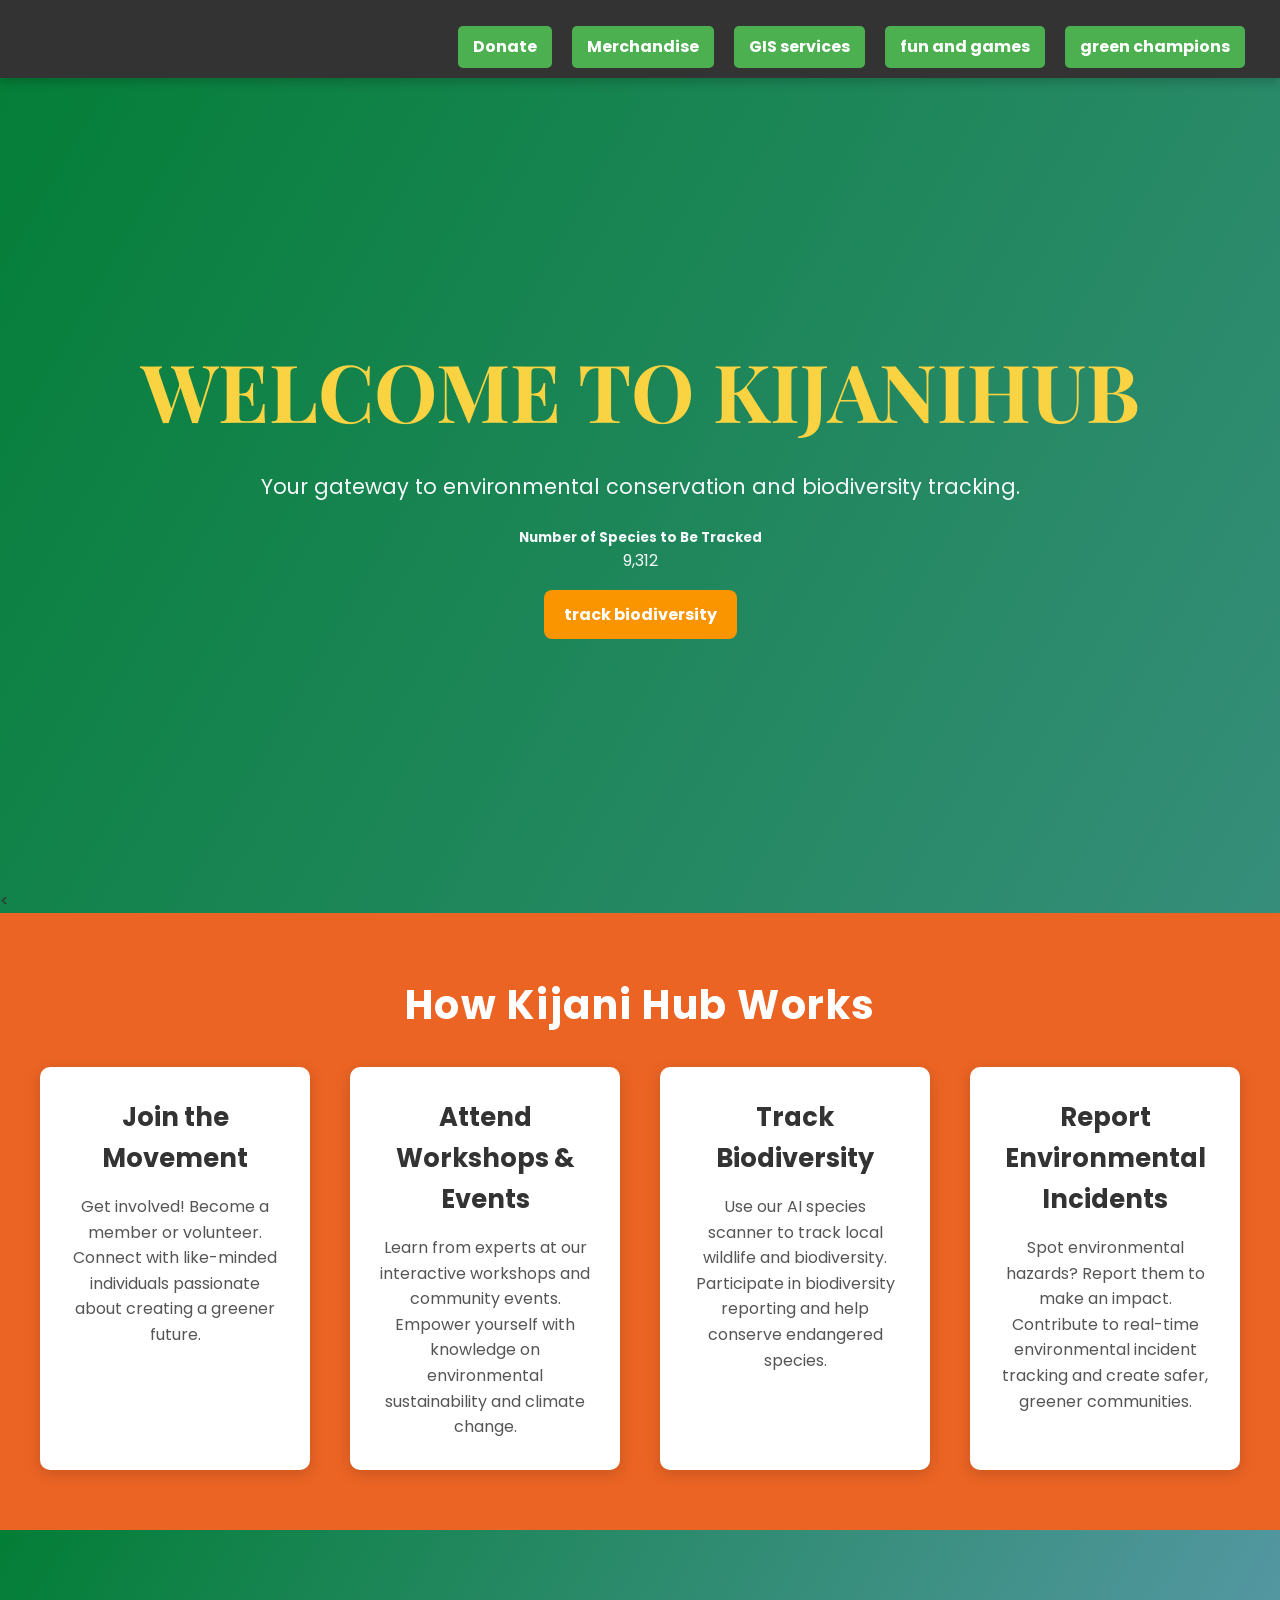
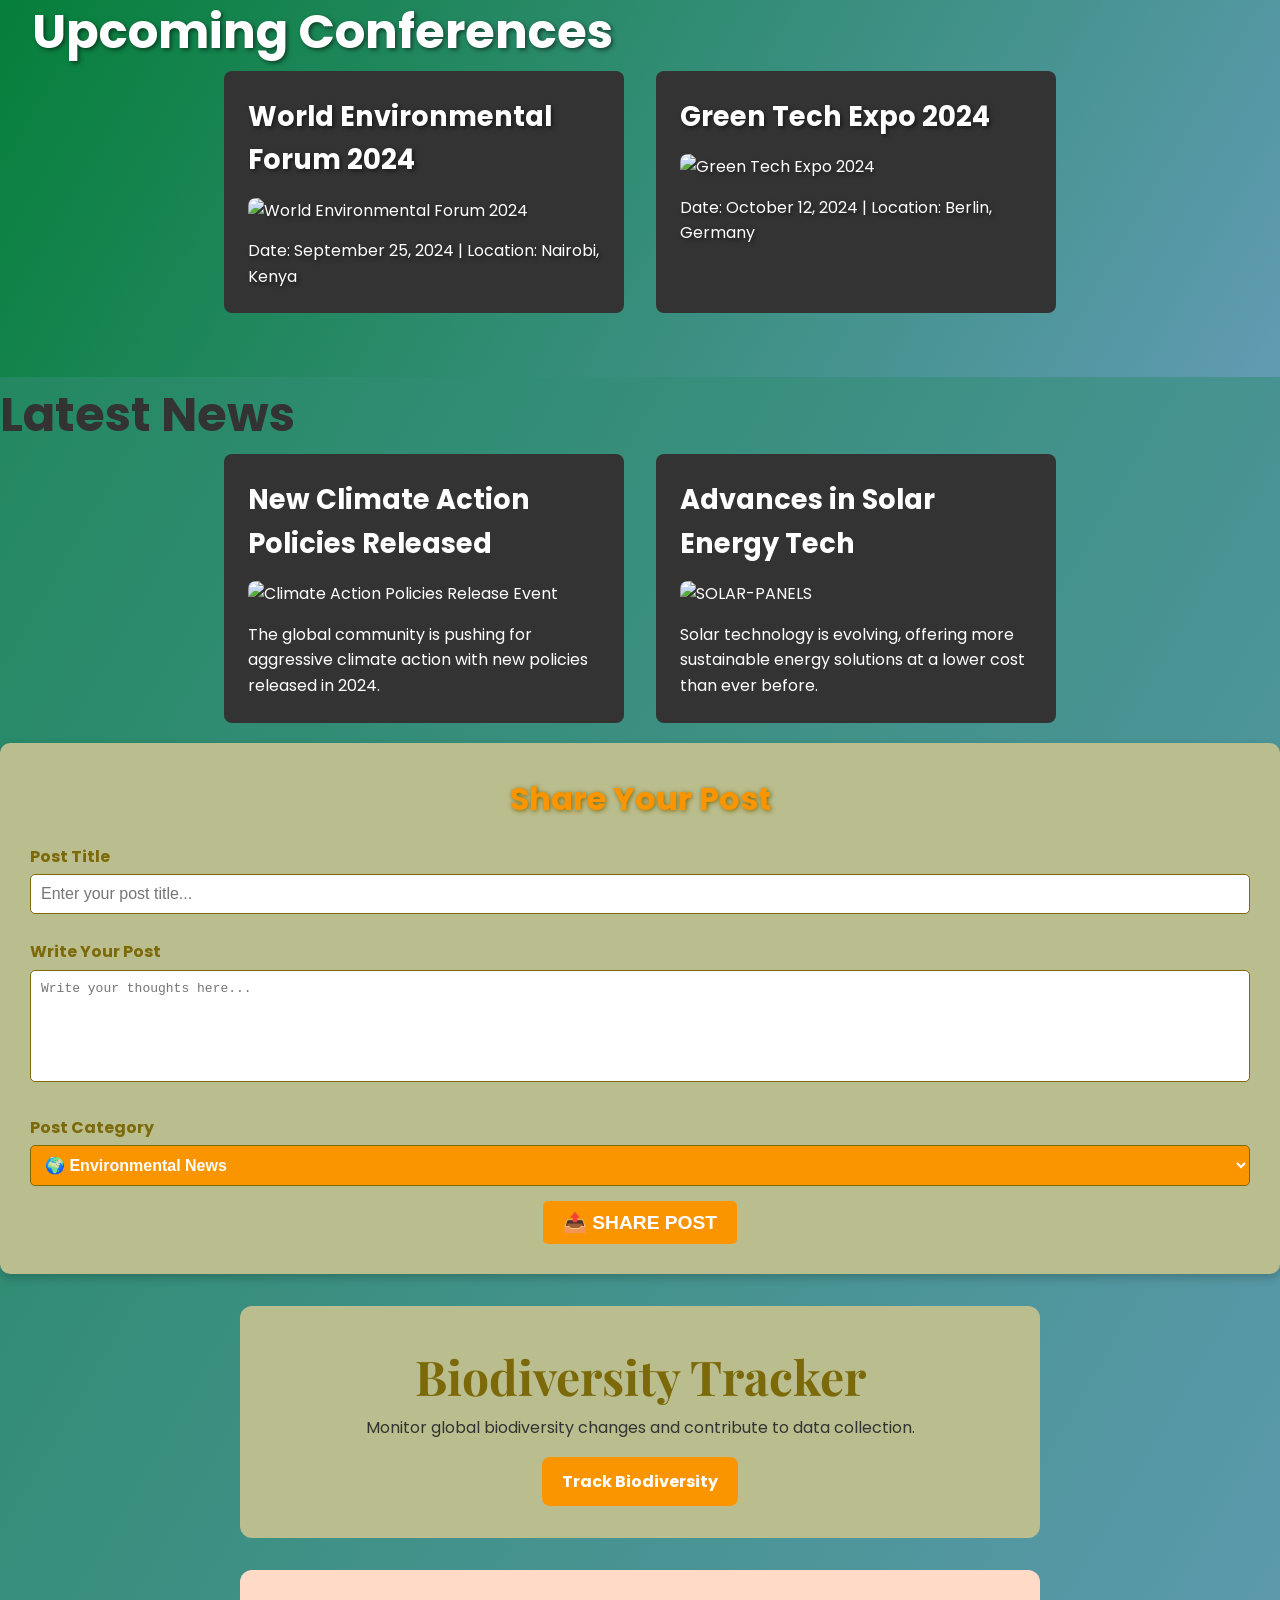
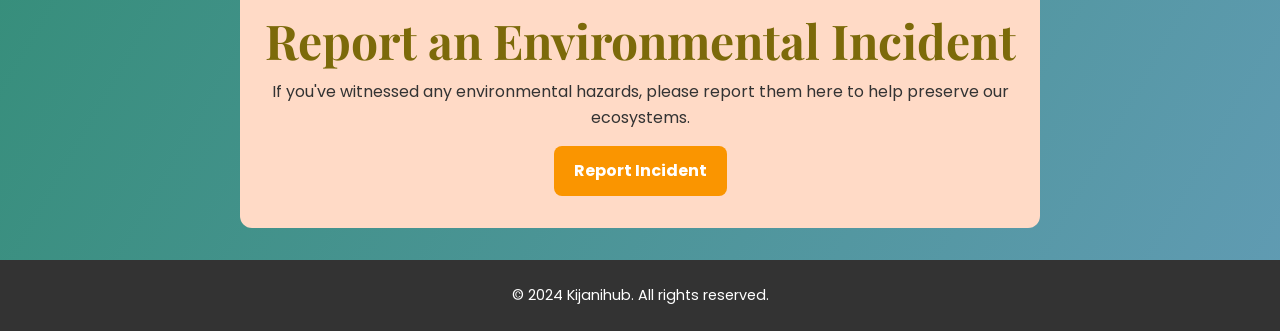
==== commit fcb9e293: "Update index.html" ====
--- a/index.html
+++ b/index.html
@@ -14,6 +14,7 @@
 
 <body>
 
+    
     <!DOCTYPE html>
 <html lang="en">
 <head>
@@ -382,4 +383,4 @@
     }
 </style>
 </body>
-</html>+</html>
